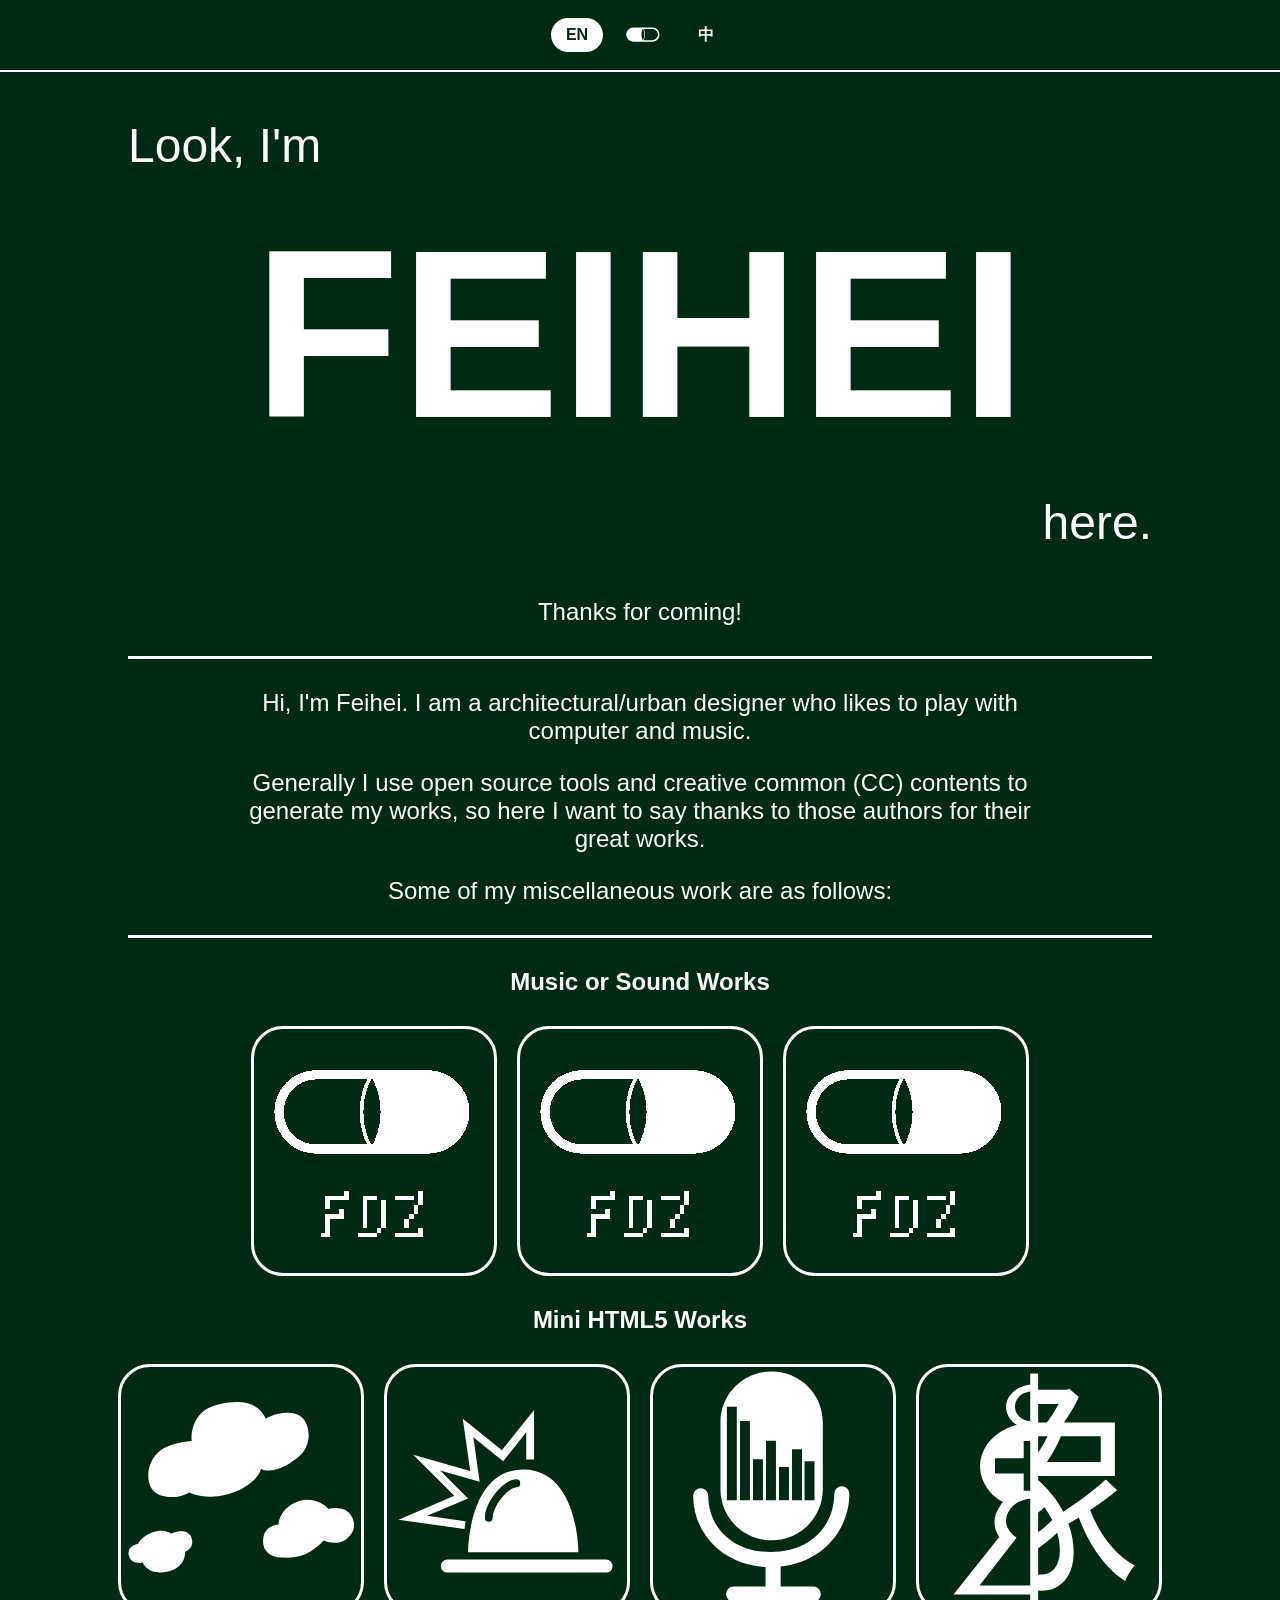
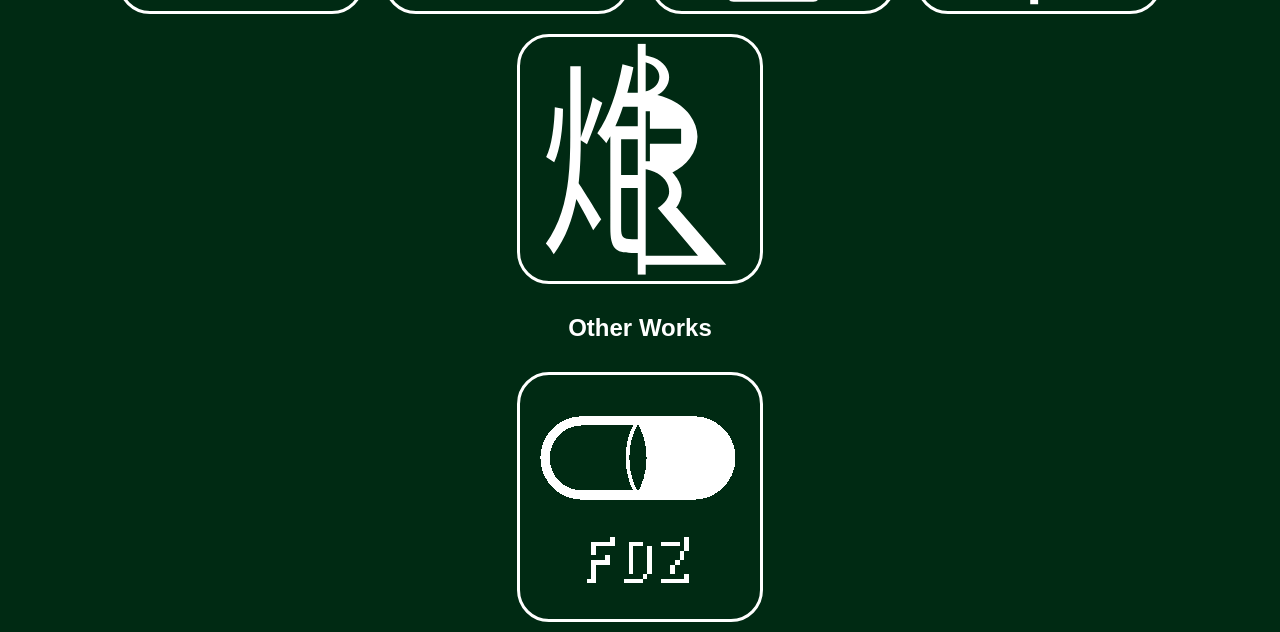
==== index.html @ fe2b3ce6 "fix: make cards tappable on touch devices and persist language choice - add missing viewport meta an" ====
<!DOCTYPE html>
<html lang="en">
<head>
  <meta charset="utf-8">
  <meta name="viewport" content="width=device-width, initial-scale=1">
  <title>I'm Feihei</title>
  <link rel="icon" type="image/png" size="32x32" href="media/image/FDZ_favicon_32.png"/>
  <link rel="icon" type="image/png" size="16x16" href="media/image/FDZ_favicon_16.png"/>
  <style type="text/css">
    body{
      text-align: center;
      font-family: Arial,Helvetica,sans-serif;
      background-color:#002a13;
      color: #fff;
      margin: 0;
      padding: 70px 0 0;
    }
    a{
      text-decoration: none;
      color:#fff;
    }

    /* 语言切换栏 */
    .language-switch {
      position: fixed;
      top: 0;
      left: 0;
      width: 100%;
      display: flex;
      justify-content: center;
      align-items: center;
      background-color: rgba(0, 42, 19, 0.95);
      padding: 15px 0;
      z-index: 1000;
      border-bottom: 2px solid #fff;
    }
    
    .language-option {
      padding: 8px 15px;
      font-weight: bold;
      cursor: pointer;
      transition: all 0.3s ease;
      border-radius: 20px;
    }
    
    .language-option.active {
      background-color: #fff;
      color: #002a13;
    }
    
    .language-icon {
      width: 40px;
      height: 40px;
      margin: 0 20px;
      cursor: pointer;
      transition: transform 0.6s ease;
    }
    
    .language-icon.flipped {
      transform: scaleX(-1);
    }
    
    .language-icon svg {
      width: 100%;
      height: 100%;
    }

    /* 内容区域 */
    .content-section {
      display: none;
      animation: fadeIn 0.5s ease;
    }
    
    .content-section.active {
      display: block;
    }
    
    @keyframes fadeIn {
      from { opacity: 0; }
      to { opacity: 1; }
    }

    .title{
      width:80%;
      padding:0% 10% 0% 10%;
      font-size:3em;      
    }
    .container{
      width: 100%;
      display: flex;
      justify-content: center;
      margin-top: 20px;
      flex-wrap: wrap;
    }
    .img_box{
      display: block;
      background-color: #002a13;
      border:3px solid #fff;
      border-radius: 2em;
      width: 15em;
      margin: 10px;
      float: left;
      position:relative;
      text-align: center;
      transition: transform 0.3s ease;
    }
    
    .img_box:hover {
      transform: translateY(-5px);
    }
    
    .mask{
      opacity:0;
      background-color:#002a13;
      border-radius: inherit;
      width:100%;
      height:100%;
      float:left;
      position: absolute;
      display: flex;
      align-items: center;
      transition: opacity 0.3s ease;
    }
    .img_box:hover .mask{
      opacity:0.9;
    }

    /* Touch devices: no hover, show titles directly and let the whole card be tappable */
    @media (hover: none) {
      .mask {
        opacity: 0.9;
      }
    }

    #huge{
      line-height: 0em;
      font-size: 5em;
    }
    #left{
      text-align: left;
    }
    #right{
      text-align: right;
    }
    .intro{
      font-size:1.5em;
      max-width: 800px;
      margin: 0 auto;
      padding: 0 20px;
    }
    #terminal{
      background-color: #fff;
      height:0.2em;
      width: 80%;
      margin: 30px auto;
    }
  </style>
</head>
<body>
  <!-- 语言切换栏 -->
  <div class="language-switch">
    <div class="language-option active" id="en-option">EN</div>
    
    <div class="language-icon" id="switch-icon">
      <svg viewBox="0 0 275 200">
        <path
          style="fill:#ffffff;fill-opacity:1;stroke:none;" d="m 72.882842,48.163847 c -27.05605,0 -49.007648,21.951598 -49.007648,49.007647 0,27.056046 21.951598,49.007646 49.007648,49.007646 H 203.5699 c 27.05605,0 49.00764,-21.9516 49.00764,-49.007646 0,-27.056049 -21.95159,-49.007647 -49.00764,-49.007647 z m 0,10.890588 h 59.635538 c -3.72269,7.408541 -8.72204,20.612007 -8.72204,38.117059 0,17.504336 4.9994,30.708036 8.72204,38.117056 H 72.882842 c -21.211044,0 -38.11706,-16.90602 -38.11706,-38.117056 0,-21.211038 16.906016,-38.117059 38.11706,-38.117059 z m 64.522478,0 h 1.6421 c 3.45485,6.210837 9.25275,19.386358 9.25275,38.117059 0,18.730516 -5.79789,31.906006 -9.25275,38.117056 h -1.6421 c -3.455,-6.21153 -9.25274,-19.38739 -9.25274,-38.117056 0,-18.730456 5.79779,-31.905993 9.25274,-38.117059 z" />
      </svg>
    </div>
    
    <div class="language-option" id="cn-option">中</div>
  </div>

  <!-- 英文内容 -->
  <div class="content-section active" id="en-content">
    <!-- <div id="terminal"></div> -->
    <div class="title">
      <p id="left">Look, I'm</p>
      <h1 id="huge">FEIHEI</h1>
      <p id="right">here.</p>    
    </div>
    <div class="intro">
      <p>Thanks for coming!</p>
    </div>
    <div id="terminal"></div>
    <div class="intro">
      <p>Hi, I'm Feihei. I am a architectural/urban designer who likes to play with computer and music.</p>
      <p>Generally I use open source tools and creative common (CC) contents to generate my works, so here I want to say thanks to those authors for their great works.</p>
      <p>Some of my miscellaneous work are as follows:</p>
    </div>
    <div id="terminal"></div>
    <h2>Music or Sound Works</h2>
    <div class="container">
      <a class="img_box" id="music-netease-cloud" href="https://music.163.com/#/artist?id=1139008">
        <div class="mask">
          <h2>Feihei's Digital Zero on Netease Cloud Music</h2>
        </div>
        <img src="media/image/FDZ_logo_white.svg" style="width:100%" alt="Netease Cloud Music"/>
      </a>
      <a class="img_box" id="music-bandcamp" href="https://f-d-z.bandcamp.com/">
        <div class="mask">
          <h2>Feihei's Digital Zero on Bandcamp</h2>
        </div>
        <img src="media/image/FDZ_logo_white.svg" style="width:100%" alt="Bandcamp"/>
      </a>
      <a class="img_box" id="music-douban" href="https://site.douban.com/fdz/">
        <div class="mask">
          <h2>Feihei's Digital Zero on Douban Site</h2>
        </div>
        <img src="media/image/FDZ_logo_white.svg" style="width:100%" alt="Douban"/>
      </a>
    </div>
    <h2>Mini HTML5 Works</h2>
    <div class="container">
      <a class="img_box" id="baobao" href="baobao/index.html">
        <div class="mask">
          <h2>Baobao</h2>
        </div>
        <img src="media/image/baobao.svg" style="width:100%" alt="Baobao"/>
      </a>
      <a class="img_box" id="detector" href="detector/index.html">
        <div class="mask">
          <h2>Detector</h2>
        </div>
        <img src="media/image/detector.svg" style="width:100%" alt="Detector"/>
      </a>
      <a class="img_box" id="micviz" href="micviz/index.html">
        <div class="mask">
          <h2>Microphone Visualization</h2>
        </div>
        <img src="media/image/micviz.svg" style="width:100%" alt="Microphone Visualization"/>
      </a>
      <a class="img_box" id="bishop_Xiangqi" href="https://feihei.github.io/bishop_xiangqi/">
        <div class="mask">
          <h2>Bishop Xiangqi</h2>
        </div>
        <img src="media/image/bishop_Xiangqi.svg" style="width:100%" alt="Bishop Xiangqi"/>
      </a>
      <a class="img_box" id="cannon-chess" href="cannon-chess.html">
        <div class="mask">
          <h2>Cannon Chess</h2>
        </div>
        <img src="media/image/cannon_chess.svg" style="width:100%" alt="Cannon Chess"/>
      </a>
    </div>
    <h2>Other Works</h2>
    <div class="container">
      <a class="img_box" id="bilibili" href="https://space.bilibili.com/380517327">
        <div class="mask">
          <h2>Videos on Bilibili</h2>
        </div>
        <img src="media/image/FDZ_logo_white.svg" style="width:100%" alt="Bilibili"/>
      </a>
    </div>
  </div>

  <!-- 中文内容 -->
  <div class="content-section" id="cn-content">
    <div id="terminal"></div>
    <div class="title">
      <p id="left">看，我是</p>
      <h1 id="huge">FEIHEI</h1>
      <p id="right">在这里</p>    
    </div>
    <div class="intro">
      <p>感谢您的访问！</p>
    </div>
    <div id="terminal"></div>
    <div class="intro">
      <p>你好，我是Feihei。我是一名建筑/城市设计师，喜欢玩计算机和音乐。</p>
      <p>我通常使用开源工具和知识共享(CC)内容来创作我的作品，因此我想在此感谢那些作者们的杰出工作。</p>
      <p>以下是我的一些作品：</p>
    </div>
    <div id="terminal"></div>
    <h2>声音作品</h2>
    <div class="container">
      <a class="img_box" id="music-netease-cloud-cn" href="https://music.163.com/#/artist?id=1139008">
        <div class="mask">
          <h2>FDZ在网易云音乐</h2>
        </div>
        <img src="media/image/FDZ_logo_white.svg" style="width:100%" alt="网易云音乐"/>
      </a>
      <a class="img_box" id="music-bandcamp-cn" href="https://f-d-z.bandcamp.com/">
        <div class="mask">
          <h2>FDZ的Bandcamp主页</h2>
        </div>
        <img src="media/image/FDZ_logo_white.svg" style="width:100%" alt="Bandcamp"/>
      </a>
      <a class="img_box" id="music-douban-cn" href="https://site.douban.com/fdz/">
        <div class="mask">
          <h2>FDZ的豆瓣小站</h2>
        </div>
        <img src="media/image/FDZ_logo_white.svg" style="width:100%" alt="豆瓣"/>
      </a>
    </div>
    <h2>迷你HTML5作品</h2>
    <div class="container">
      <a class="img_box" id="baobao-cn" href="baobao/index.html">
        <div class="mask">
          <h2>包包</h2>
        </div>
        <img src="media/image/baobao.svg" style="width:100%" alt="抱抱"/>
      </a>
      <a class="img_box" id="detector-cn" href="detector/index.html">
        <div class="mask">
          <h2>探测器</h2>
        </div>
        <img src="media/image/detector.svg" style="width:100%" alt="探测器"/>
      </a>
      <a class="img_box" id="micviz-cn" href="micviz/index.html">
        <div class="mask">
          <h2>麦克风可视化</h2>
        </div>
        <img src="media/image/micviz.svg" style="width:100%" alt="麦克风可视化"/>
      </a>
      <a class="img_box" id="bishop_Xiangqi_cn" href="https://feihei.github.io/bishop_xiangqi/">
        <div class="mask">
          <h2>主教象棋</h2>
        </div>
        <img src="media/image/bishop_Xiangqi.svg" style="width:100%" alt="主教象棋"/>
      </a>
      <a class="img_box" id="cannon-chess-cn" href="cannon-chess.html">
        <div class="mask">
          <h2>带炮国象</h2>
        </div>
        <img src="media/image/cannon_chess.svg" style="width:100%" alt="带炮国象"/>
      </a>
    </div>
    <h2>其他作品</h2>
    <div class="container">
      <a class="img_box" id="bilibili-cn" href="https://space.bilibili.com/380517327">
        <div class="mask">
          <h2>Bilibili上的视频</h2>
        </div>
        <img src="media/image/FDZ_logo_white.svg" style="width:100%" alt="Bilibili"/>
      </a>
    </div>
  </div>

  <script>
    document.addEventListener('DOMContentLoaded', function() {
      const enOption = document.getElementById('en-option');
      const cnOption = document.getElementById('cn-option');
      const switchIcon = document.getElementById('switch-icon');
      const enContent = document.getElementById('en-content');
      const cnContent = document.getElementById('cn-content');
      
      // 切换语言函数
      function switchLanguage(lang, persist) {
        if (lang === 'en') {
          enOption.classList.add('active');
          cnOption.classList.remove('active');
          enContent.classList.add('active');
          cnContent.classList.remove('active');
          switchIcon.classList.add('flipped');
        } else {
          enOption.classList.remove('active');
          cnOption.classList.add('active');
          enContent.classList.remove('active');
          cnContent.classList.add('active');
          switchIcon.classList.remove('flipped');
        }
        document.documentElement.lang = (lang === 'en') ? 'en' : 'zh-CN';
        if (persist) {
          try { localStorage.setItem('preferred-lang', lang); } catch (e) { /* private mode */ }
        }
      }

      // Initial language: saved preference first, then browser language, default EN
      var savedLang = null;
      try { savedLang = localStorage.getItem('preferred-lang'); } catch (e) { /* private mode */ }
      var initialLang = savedLang ||
        ((navigator.language || '').toLowerCase().indexOf('zh') === 0 ? 'cn' : 'en');
      switchLanguage(initialLang, false);

      // 添加点击事件
      enOption.addEventListener('click', function() {
        switchLanguage('en', true);
      });

      cnOption.addEventListener('click', function() {
        switchLanguage('cn', true);
      });

      // 图标点击也可以切换
      switchIcon.addEventListener('click', function() {
        if (enOption.classList.contains('active')) {
          switchLanguage('cn', true);
        } else {
          switchLanguage('en', true);
        }
      });
    });
  </script>
</body>
</html>
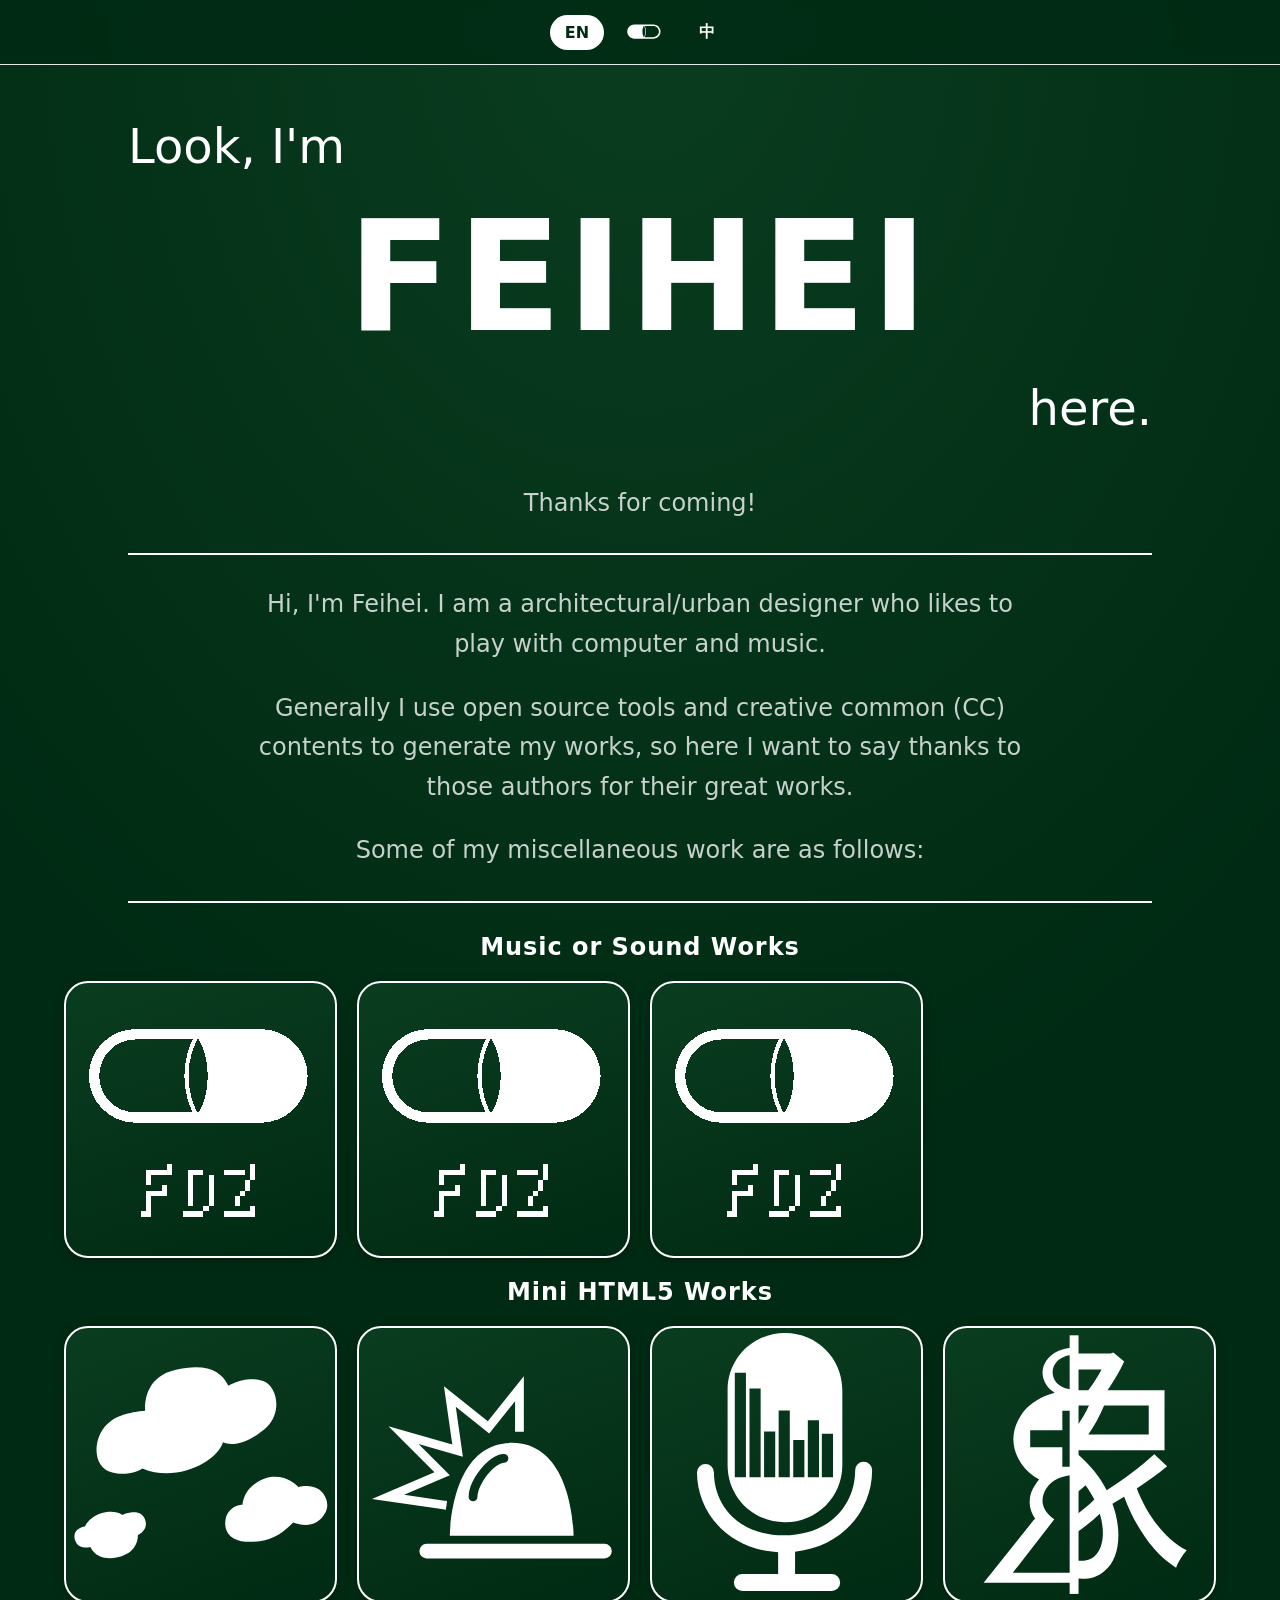
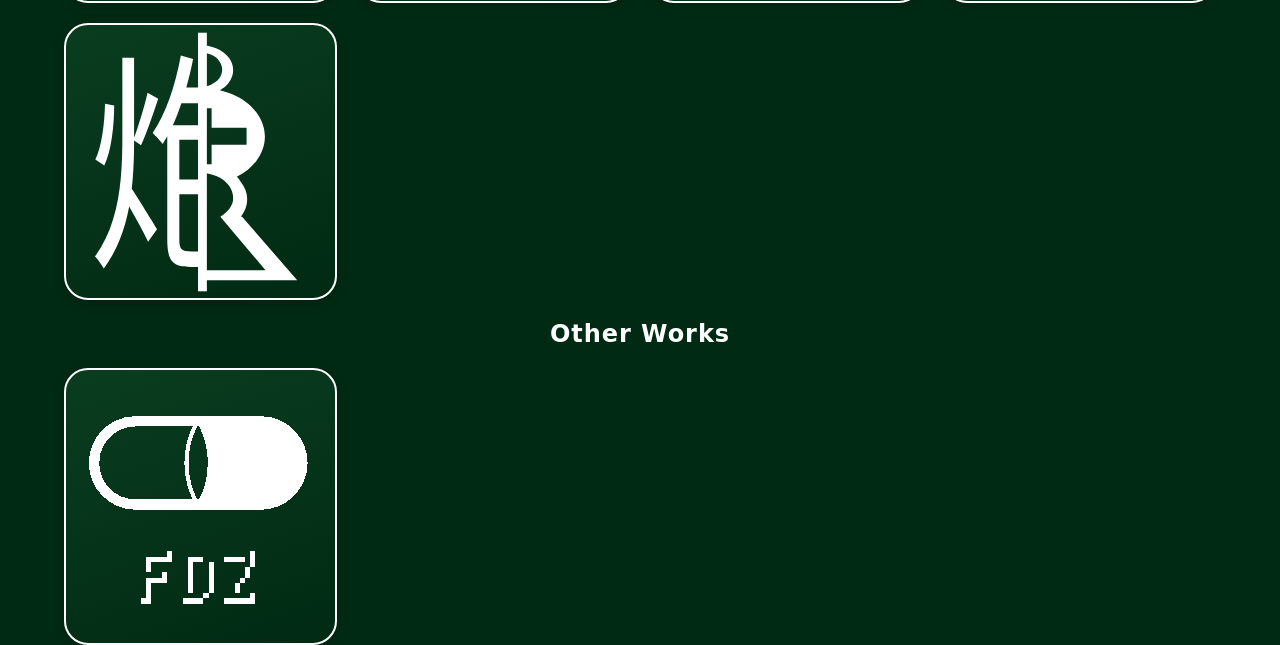
==== commit e6a3fe63: "feat(ui): modernize homepage visuals while keeping the identity - design tokens via CSS custom prope" ====
--- a/index.html
+++ b/index.html
@@ -3,172 +3,30 @@
 <head>
   <meta charset="utf-8">
   <meta name="viewport" content="width=device-width, initial-scale=1">
+  <meta name="description" content="Feihei — architectural/urban designer who likes to play with computer and music. Music works, mini HTML5 games and other open-source-made works.">
+  <meta name="theme-color" content="#002a13">
+  <meta property="og:title" content="I'm Feihei">
+  <meta property="og:description" content="Music works, mini HTML5 games and other works made with open source tools.">
+  <meta property="og:url" content="https://feihei.github.io/">
+  <meta property="og:type" content="website">
   <title>I'm Feihei</title>
   <link rel="icon" type="image/png" size="32x32" href="media/image/FDZ_favicon_32.png"/>
   <link rel="icon" type="image/png" size="16x16" href="media/image/FDZ_favicon_16.png"/>
-  <style type="text/css">
-    body{
-      text-align: center;
-      font-family: Arial,Helvetica,sans-serif;
-      background-color:#002a13;
-      color: #fff;
-      margin: 0;
-      padding: 70px 0 0;
-    }
-    a{
-      text-decoration: none;
-      color:#fff;
-    }
-
-    /* 语言切换栏 */
-    .language-switch {
-      position: fixed;
-      top: 0;
-      left: 0;
-      width: 100%;
-      display: flex;
-      justify-content: center;
-      align-items: center;
-      background-color: rgba(0, 42, 19, 0.95);
-      padding: 15px 0;
-      z-index: 1000;
-      border-bottom: 2px solid #fff;
-    }
-    
-    .language-option {
-      padding: 8px 15px;
-      font-weight: bold;
-      cursor: pointer;
-      transition: all 0.3s ease;
-      border-radius: 20px;
-    }
-    
-    .language-option.active {
-      background-color: #fff;
-      color: #002a13;
-    }
-    
-    .language-icon {
-      width: 40px;
-      height: 40px;
-      margin: 0 20px;
-      cursor: pointer;
-      transition: transform 0.6s ease;
-    }
-    
-    .language-icon.flipped {
-      transform: scaleX(-1);
-    }
-    
-    .language-icon svg {
-      width: 100%;
-      height: 100%;
-    }
-
-    /* 内容区域 */
-    .content-section {
-      display: none;
-      animation: fadeIn 0.5s ease;
-    }
-    
-    .content-section.active {
-      display: block;
-    }
-    
-    @keyframes fadeIn {
-      from { opacity: 0; }
-      to { opacity: 1; }
-    }
-
-    .title{
-      width:80%;
-      padding:0% 10% 0% 10%;
-      font-size:3em;      
-    }
-    .container{
-      width: 100%;
-      display: flex;
-      justify-content: center;
-      margin-top: 20px;
-      flex-wrap: wrap;
-    }
-    .img_box{
-      display: block;
-      background-color: #002a13;
-      border:3px solid #fff;
-      border-radius: 2em;
-      width: 15em;
-      margin: 10px;
-      float: left;
-      position:relative;
-      text-align: center;
-      transition: transform 0.3s ease;
-    }
-    
-    .img_box:hover {
-      transform: translateY(-5px);
-    }
-    
-    .mask{
-      opacity:0;
-      background-color:#002a13;
-      border-radius: inherit;
-      width:100%;
-      height:100%;
-      float:left;
-      position: absolute;
-      display: flex;
-      align-items: center;
-      transition: opacity 0.3s ease;
-    }
-    .img_box:hover .mask{
-      opacity:0.9;
-    }
-
-    /* Touch devices: no hover, show titles directly and let the whole card be tappable */
-    @media (hover: none) {
-      .mask {
-        opacity: 0.9;
-      }
-    }
-
-    #huge{
-      line-height: 0em;
-      font-size: 5em;
-    }
-    #left{
-      text-align: left;
-    }
-    #right{
-      text-align: right;
-    }
-    .intro{
-      font-size:1.5em;
-      max-width: 800px;
-      margin: 0 auto;
-      padding: 0 20px;
-    }
-    #terminal{
-      background-color: #fff;
-      height:0.2em;
-      width: 80%;
-      margin: 30px auto;
-    }
-  </style>
+  <link rel="stylesheet" href="css/style.css">
 </head>
 <body>
   <!-- 语言切换栏 -->
   <div class="language-switch">
-    <div class="language-option active" id="en-option">EN</div>
-    
-    <div class="language-icon" id="switch-icon">
-      <svg viewBox="0 0 275 200">
+    <button type="button" class="language-option active" id="en-option">EN</button>
+
+    <button type="button" class="language-icon" id="switch-icon" aria-label="Switch language">
+      <svg viewBox="0 0 275 200" aria-hidden="true">
         <path
           style="fill:#ffffff;fill-opacity:1;stroke:none;" d="m 72.882842,48.163847 c -27.05605,0 -49.007648,21.951598 -49.007648,49.007647 0,27.056046 21.951598,49.007646 49.007648,49.007646 H 203.5699 c 27.05605,0 49.00764,-21.9516 49.00764,-49.007646 0,-27.056049 -21.95159,-49.007647 -49.00764,-49.007647 z m 0,10.890588 h 59.635538 c -3.72269,7.408541 -8.72204,20.612007 -8.72204,38.117059 0,17.504336 4.9994,30.708036 8.72204,38.117056 H 72.882842 c -21.211044,0 -38.11706,-16.90602 -38.11706,-38.117056 0,-21.211038 16.906016,-38.117059 38.11706,-38.117059 z m 64.522478,0 h 1.6421 c 3.45485,6.210837 9.25275,19.386358 9.25275,38.117059 0,18.730516 -5.79789,31.906006 -9.25275,38.117056 h -1.6421 c -3.455,-6.21153 -9.25274,-19.38739 -9.25274,-38.117056 0,-18.730456 5.79779,-31.905993 9.25274,-38.117059 z" />
       </svg>
-    </div>
-    
-    <div class="language-option" id="cn-option">中</div>
+    </button>
+
+    <button type="button" class="language-option" id="cn-option">中</button>
   </div>
 
   <!-- 英文内容 -->
@@ -337,60 +195,6 @@
     </div>
   </div>
 
-  <script>
-    document.addEventListener('DOMContentLoaded', function() {
-      const enOption = document.getElementById('en-option');
-      const cnOption = document.getElementById('cn-option');
-      const switchIcon = document.getElementById('switch-icon');
-      const enContent = document.getElementById('en-content');
-      const cnContent = document.getElementById('cn-content');
-      
-      // 切换语言函数
-      function switchLanguage(lang, persist) {
-        if (lang === 'en') {
-          enOption.classList.add('active');
-          cnOption.classList.remove('active');
-          enContent.classList.add('active');
-          cnContent.classList.remove('active');
-          switchIcon.classList.add('flipped');
-        } else {
-          enOption.classList.remove('active');
-          cnOption.classList.add('active');
-          enContent.classList.remove('active');
-          cnContent.classList.add('active');
-          switchIcon.classList.remove('flipped');
-        }
-        document.documentElement.lang = (lang === 'en') ? 'en' : 'zh-CN';
-        if (persist) {
-          try { localStorage.setItem('preferred-lang', lang); } catch (e) { /* private mode */ }
-        }
-      }
-
-      // Initial language: saved preference first, then browser language, default EN
-      var savedLang = null;
-      try { savedLang = localStorage.getItem('preferred-lang'); } catch (e) { /* private mode */ }
-      var initialLang = savedLang ||
-        ((navigator.language || '').toLowerCase().indexOf('zh') === 0 ? 'cn' : 'en');
-      switchLanguage(initialLang, false);
-
-      // 添加点击事件
-      enOption.addEventListener('click', function() {
-        switchLanguage('en', true);
-      });
-
-      cnOption.addEventListener('click', function() {
-        switchLanguage('cn', true);
-      });
-
-      // 图标点击也可以切换
-      switchIcon.addEventListener('click', function() {
-        if (enOption.classList.contains('active')) {
-          switchLanguage('cn', true);
-        } else {
-          switchLanguage('en', true);
-        }
-      });
-    });
-  </script>
+  <script src="js/main.js"></script>
 </body>
 </html>
--- a/css/style.css
+++ b/css/style.css
@@ -0,0 +1,236 @@
+/* feihei.github.io homepage styles
+   Visual identity: dark green #002a13 + white + rounded cards. Don't redesign without asking. */
+
+:root{
+  --color-bg: #002a13;
+  --color-bg-raised: #0a3d20;
+  --color-ink: #fff;
+  --color-ink-dim: rgba(255, 255, 255, 0.78);
+  --radius-card: 1.5em;
+  --shadow-card: 0 3px 12px rgba(0, 0, 0, 0.22);
+  --shadow-card-hover: 0 10px 26px rgba(0, 0, 0, 0.35);
+  --font-sans: system-ui, -apple-system, "Segoe UI", Roboto, "Helvetica Neue",
+    Arial, "PingFang SC", "Hiragino Sans GB", "Microsoft YaHei", sans-serif;
+}
+
+body{
+  text-align: center;
+  font-family: var(--font-sans);
+  background-color: var(--color-bg);
+  /* Subtle depth: slightly lighter glow at the top, flat identity green below */
+  background-image: radial-gradient(120% 90% at 50% 0%, var(--color-bg-raised), var(--color-bg) 60%);
+  color: var(--color-ink);
+  margin: 0;
+  padding: 70px 0 0;
+  -webkit-font-smoothing: antialiased;
+}
+a{
+  text-decoration: none;
+  color: var(--color-ink);
+}
+
+/* Language switch bar */
+.language-switch {
+  position: fixed;
+  top: 0;
+  left: 0;
+  width: 100%;
+  display: flex;
+  justify-content: center;
+  align-items: center;
+  background-color: rgba(0, 42, 19, 0.8);
+  -webkit-backdrop-filter: blur(8px);
+  backdrop-filter: blur(8px);
+  padding: 12px 0;
+  z-index: 1000;
+  border-bottom: 1px solid rgba(255, 255, 255, 0.9);
+}
+
+.language-option {
+  appearance: none;
+  background: none;
+  border: none;
+  font: inherit;
+  color: inherit;
+  padding: 8px 15px;
+  font-weight: bold;
+  cursor: pointer;
+  transition: all 0.3s ease;
+  border-radius: 20px;
+}
+
+.language-option.active {
+  background-color: var(--color-ink);
+  color: var(--color-bg);
+}
+
+.language-option:focus-visible,
+.language-icon:focus-visible {
+  outline: 2px solid var(--color-ink);
+  outline-offset: 2px;
+}
+
+.language-icon {
+  appearance: none;
+  background: none;
+  border: none;
+  padding: 0;
+  font: inherit;
+  color: inherit;
+  width: 40px;
+  height: 40px;
+  margin: 0 20px;
+  cursor: pointer;
+  transition: transform 0.6s ease;
+}
+
+.language-icon.flipped {
+  transform: scaleX(-1);
+}
+
+.language-icon svg {
+  width: 100%;
+  height: 100%;
+}
+
+/* Content sections (EN/CN) */
+.content-section {
+  display: none;
+  animation: fadeIn 0.5s ease;
+}
+
+.content-section.active {
+  display: block;
+}
+
+@keyframes fadeIn {
+  from { opacity: 0; }
+  to { opacity: 1; }
+}
+
+.title{
+  width: 80%;
+  padding: 0 10%;
+  font-size: clamp(2em, 5vw, 3em);
+}
+#huge{
+  line-height: 0em;
+  font-size: clamp(3.2em, 11vw, 5em);
+  letter-spacing: 0.03em;
+}
+#left{
+  text-align: left;
+}
+#right{
+  text-align: right;
+}
+.intro{
+  font-size: clamp(1.05em, 2.5vw, 1.5em);
+  line-height: 1.65;
+  max-width: 800px;
+  margin: 0 auto;
+  padding: 0 20px;
+  color: var(--color-ink-dim);
+}
+#terminal{
+  background-color: var(--color-ink);
+  height: 2px;
+  width: 80%;
+  margin: 30px auto;
+}
+
+h2{
+  letter-spacing: 0.04em;
+}
+
+/* Card grid: responsive column count, no floats */
+.container{
+  display: grid;
+  grid-template-columns: repeat(auto-fill, minmax(15em, 1fr));
+  gap: 1.25em;
+  justify-content: center;
+  width: min(90%, 75em);
+  margin: 20px auto 0;
+}
+
+.img_box{
+  display: block;
+  background: linear-gradient(160deg, var(--color-bg-raised), var(--color-bg));
+  border: 2px solid var(--color-ink);
+  border-radius: var(--radius-card);
+  position: relative;
+  text-align: center;
+  overflow: hidden;
+  box-shadow: var(--shadow-card);
+  transition: transform 0.3s ease, box-shadow 0.3s ease;
+}
+
+.img_box:hover {
+  transform: translateY(-6px);
+  box-shadow: var(--shadow-card-hover);
+}
+
+.img_box:focus-visible {
+  outline: 3px solid var(--color-ink);
+  outline-offset: 3px;
+}
+
+.mask{
+  opacity: 0;
+  background-color: rgba(0, 42, 19, 0.55);
+  -webkit-backdrop-filter: blur(6px);
+  backdrop-filter: blur(6px);
+  border-radius: inherit;
+  width: 100%;
+  height: 100%;
+  position: absolute;
+  inset: 0;
+  display: flex;
+  align-items: center;
+  padding: 1em;
+  box-sizing: border-box;
+  transition: opacity 0.3s ease;
+}
+.img_box:hover .mask{
+  opacity: 1;
+}
+
+.mask h2{
+  font-size: 1.15em;
+  line-height: 1.35;
+  margin: 0;
+}
+
+/* Touch devices: no hover, show titles directly and let the whole card be tappable */
+@media (hover: none) {
+  .mask {
+    opacity: 1;
+  }
+}
+
+/* Entrance: cards fade in with a small stagger */
+@media (prefers-reduced-motion: no-preference) {
+  .container > .img_box {
+    animation: cardIn 0.5s ease backwards;
+  }
+  .container > .img_box:nth-child(2) { animation-delay: 0.06s; }
+  .container > .img_box:nth-child(3) { animation-delay: 0.12s; }
+  .container > .img_box:nth-child(4) { animation-delay: 0.18s; }
+  .container > .img_box:nth-child(5) { animation-delay: 0.24s; }
+}
+
+@keyframes cardIn {
+  from {
+    opacity: 0;
+    transform: translateY(14px);
+  }
+}
+
+/* Respect users who opt out of motion */
+@media (prefers-reduced-motion: reduce) {
+  *, *::before, *::after {
+    animation-duration: 0.01ms !important;
+    animation-iteration-count: 1 !important;
+    transition-duration: 0.01ms !important;
+  }
+}
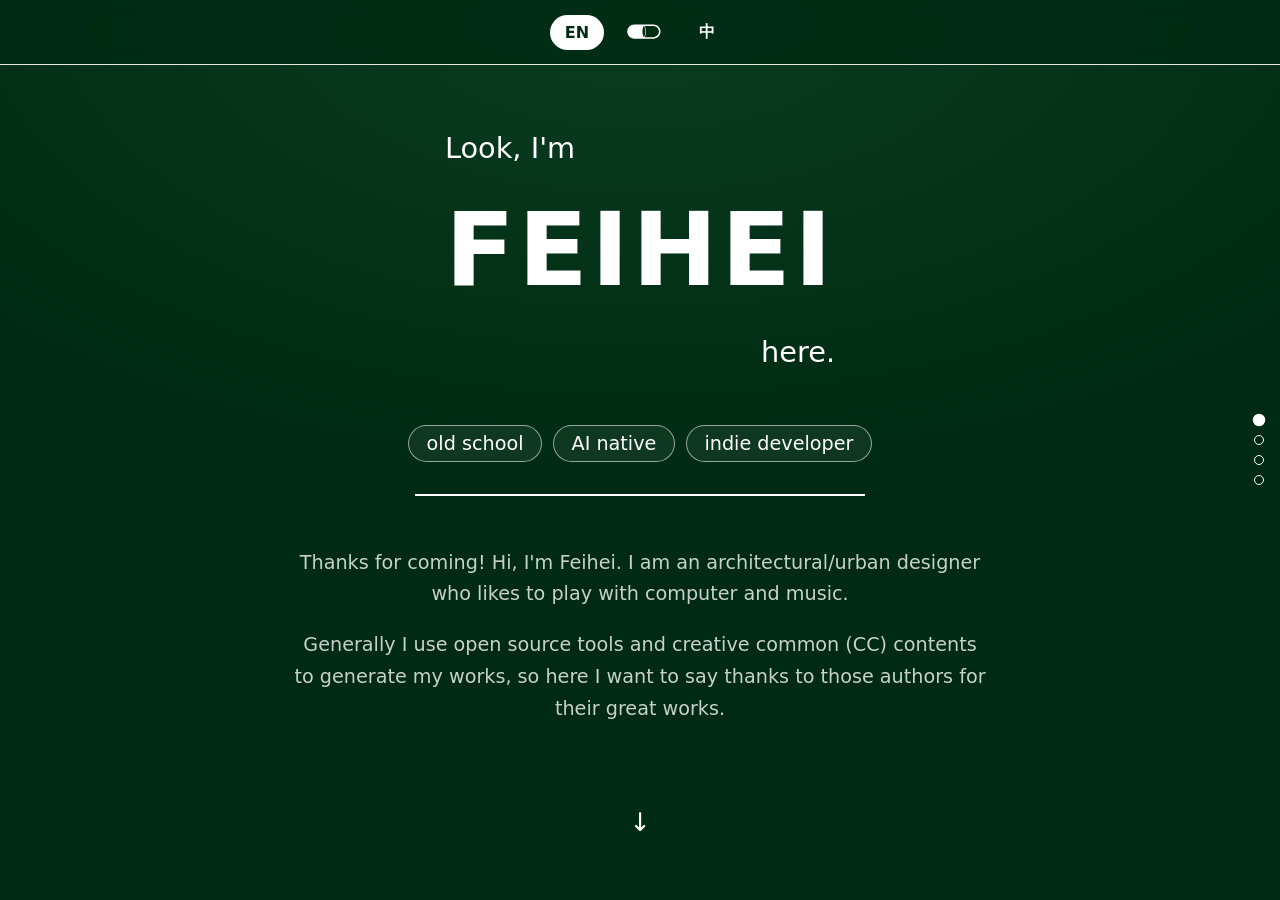
==== commit 151e67d5: "feat(ui): slide-deck layout, compact intro with developer tagline - one full-viewport slide per sect" ====
--- a/index.html
+++ b/index.html
@@ -3,10 +3,10 @@
 <head>
   <meta charset="utf-8">
   <meta name="viewport" content="width=device-width, initial-scale=1">
-  <meta name="description" content="Feihei — architectural/urban designer who likes to play with computer and music. Music works, mini HTML5 games and other open-source-made works.">
+  <meta name="description" content="Feihei — old school AI native indie developer. Architectural/urban designer who likes to play with computer and music. Music works, mini HTML5 games and other open-source-made works.">
   <meta name="theme-color" content="#002a13">
   <meta property="og:title" content="I'm Feihei">
-  <meta property="og:description" content="Music works, mini HTML5 games and other works made with open source tools.">
+  <meta property="og:description" content="Old school AI native indie developer. Music works, mini HTML5 games and other works made with open source tools.">
   <meta property="og:url" content="https://feihei.github.io/">
   <meta property="og:type" content="website">
   <title>I'm Feihei</title>
@@ -15,7 +15,7 @@
   <link rel="stylesheet" href="css/style.css">
 </head>
 <body>
-  <!-- 语言切换栏 -->
+  <!-- Language switch bar -->
   <div class="language-switch">
     <button type="button" class="language-option active" id="en-option">EN</button>
 
@@ -29,172 +29,197 @@
     <button type="button" class="language-option" id="cn-option">中</button>
   </div>
 
-  <!-- 英文内容 -->
+  <!-- Slide navigation dots (built by js/main.js) -->
+  <nav id="slide-nav" aria-label="Slides"></nav>
+
+  <!-- English slides -->
   <div class="content-section active" id="en-content">
-    <!-- <div id="terminal"></div> -->
-    <div class="title">
-      <p id="left">Look, I'm</p>
-      <h1 id="huge">FEIHEI</h1>
-      <p id="right">here.</p>    
-    </div>
-    <div class="intro">
-      <p>Thanks for coming!</p>
-    </div>
-    <div id="terminal"></div>
-    <div class="intro">
-      <p>Hi, I'm Feihei. I am a architectural/urban designer who likes to play with computer and music.</p>
-      <p>Generally I use open source tools and creative common (CC) contents to generate my works, so here I want to say thanks to those authors for their great works.</p>
-      <p>Some of my miscellaneous work are as follows:</p>
-    </div>
-    <div id="terminal"></div>
-    <h2>Music or Sound Works</h2>
-    <div class="container">
-      <a class="img_box" id="music-netease-cloud" href="https://music.163.com/#/artist?id=1139008">
-        <div class="mask">
-          <h2>Feihei's Digital Zero on Netease Cloud Music</h2>
-        </div>
-        <img src="media/image/FDZ_logo_white.svg" style="width:100%" alt="Netease Cloud Music"/>
-      </a>
-      <a class="img_box" id="music-bandcamp" href="https://f-d-z.bandcamp.com/">
-        <div class="mask">
-          <h2>Feihei's Digital Zero on Bandcamp</h2>
-        </div>
-        <img src="media/image/FDZ_logo_white.svg" style="width:100%" alt="Bandcamp"/>
-      </a>
-      <a class="img_box" id="music-douban" href="https://site.douban.com/fdz/">
-        <div class="mask">
-          <h2>Feihei's Digital Zero on Douban Site</h2>
-        </div>
-        <img src="media/image/FDZ_logo_white.svg" style="width:100%" alt="Douban"/>
-      </a>
-    </div>
-    <h2>Mini HTML5 Works</h2>
-    <div class="container">
-      <a class="img_box" id="baobao" href="baobao/index.html">
-        <div class="mask">
-          <h2>Baobao</h2>
-        </div>
-        <img src="media/image/baobao.svg" style="width:100%" alt="Baobao"/>
-      </a>
-      <a class="img_box" id="detector" href="detector/index.html">
-        <div class="mask">
-          <h2>Detector</h2>
-        </div>
-        <img src="media/image/detector.svg" style="width:100%" alt="Detector"/>
-      </a>
-      <a class="img_box" id="micviz" href="micviz/index.html">
-        <div class="mask">
-          <h2>Microphone Visualization</h2>
-        </div>
-        <img src="media/image/micviz.svg" style="width:100%" alt="Microphone Visualization"/>
-      </a>
-      <a class="img_box" id="bishop_Xiangqi" href="https://feihei.github.io/bishop_xiangqi/">
-        <div class="mask">
-          <h2>Bishop Xiangqi</h2>
-        </div>
-        <img src="media/image/bishop_Xiangqi.svg" style="width:100%" alt="Bishop Xiangqi"/>
-      </a>
-      <a class="img_box" id="cannon-chess" href="cannon-chess.html">
-        <div class="mask">
-          <h2>Cannon Chess</h2>
-        </div>
-        <img src="media/image/cannon_chess.svg" style="width:100%" alt="Cannon Chess"/>
-      </a>
-    </div>
-    <h2>Other Works</h2>
-    <div class="container">
-      <a class="img_box" id="bilibili" href="https://space.bilibili.com/380517327">
-        <div class="mask">
-          <h2>Videos on Bilibili</h2>
-        </div>
-        <img src="media/image/FDZ_logo_white.svg" style="width:100%" alt="Bilibili"/>
-      </a>
-    </div>
+    <section class="slide slide-intro">
+      <div class="title">
+        <p id="left">Look, I'm</p>
+        <h1 id="huge">FEIHEI</h1>
+        <p id="right">here.</p>
+      </div>
+      <p class="tagline">
+        <span>old school</span>
+        <span>AI native</span>
+        <span>indie developer</span>
+      </p>
+      <div id="terminal"></div>
+      <div class="intro">
+        <p>Thanks for coming! Hi, I'm Feihei. I am an architectural/urban designer who likes to play with computer and music.</p>
+        <p>Generally I use open source tools and creative common (CC) contents to generate my works, so here I want to say thanks to those authors for their great works.</p>
+      </div>
+      <div class="scroll-hint" aria-hidden="true">&darr;</div>
+    </section>
+
+    <section class="slide">
+      <h2>Music or Sound Works</h2>
+      <div class="container">
+        <a class="img_box" id="music-netease-cloud" href="https://music.163.com/#/artist?id=1139008">
+          <div class="mask">
+            <h2>Feihei's Digital Zero on Netease Cloud Music</h2>
+          </div>
+          <img src="media/image/FDZ_logo_white.svg" style="width:100%" alt="Netease Cloud Music"/>
+        </a>
+        <a class="img_box" id="music-bandcamp" href="https://f-d-z.bandcamp.com/">
+          <div class="mask">
+            <h2>Feihei's Digital Zero on Bandcamp</h2>
+          </div>
+          <img src="media/image/FDZ_logo_white.svg" style="width:100%" alt="Bandcamp"/>
+        </a>
+        <a class="img_box" id="music-douban" href="https://site.douban.com/fdz/">
+          <div class="mask">
+            <h2>Feihei's Digital Zero on Douban Site</h2>
+          </div>
+          <img src="media/image/FDZ_logo_white.svg" style="width:100%" alt="Douban"/>
+        </a>
+      </div>
+    </section>
+
+    <section class="slide">
+      <h2>Mini HTML5 Works</h2>
+      <div class="container">
+        <a class="img_box" id="baobao" href="baobao/index.html">
+          <div class="mask">
+            <h2>Baobao</h2>
+          </div>
+          <img src="media/image/baobao.svg" style="width:100%" alt="Baobao"/>
+        </a>
+        <a class="img_box" id="detector" href="detector/index.html">
+          <div class="mask">
+            <h2>Detector</h2>
+          </div>
+          <img src="media/image/detector.svg" style="width:100%" alt="Detector"/>
+        </a>
+        <a class="img_box" id="micviz" href="micviz/index.html">
+          <div class="mask">
+            <h2>Microphone Visualization</h2>
+          </div>
+          <img src="media/image/micviz.svg" style="width:100%" alt="Microphone Visualization"/>
+        </a>
+        <a class="img_box" id="bishop_Xiangqi" href="https://feihei.github.io/bishop_xiangqi/">
+          <div class="mask">
+            <h2>Bishop Xiangqi</h2>
+          </div>
+          <img src="media/image/bishop_Xiangqi.svg" style="width:100%" alt="Bishop Xiangqi"/>
+        </a>
+        <a class="img_box" id="cannon-chess" href="cannon-chess.html">
+          <div class="mask">
+            <h2>Cannon Chess</h2>
+          </div>
+          <img src="media/image/cannon_chess.svg" style="width:100%" alt="Cannon Chess"/>
+        </a>
+      </div>
+    </section>
+
+    <section class="slide">
+      <h2>Other Works</h2>
+      <div class="container">
+        <a class="img_box" id="bilibili" href="https://space.bilibili.com/380517327">
+          <div class="mask">
+            <h2>Videos on Bilibili</h2>
+          </div>
+          <img src="media/image/FDZ_logo_white.svg" style="width:100%" alt="Bilibili"/>
+        </a>
+      </div>
+    </section>
   </div>
 
-  <!-- 中文内容 -->
+  <!-- Chinese slides -->
   <div class="content-section" id="cn-content">
-    <div id="terminal"></div>
-    <div class="title">
-      <p id="left">看，我是</p>
-      <h1 id="huge">FEIHEI</h1>
-      <p id="right">在这里</p>    
-    </div>
-    <div class="intro">
-      <p>感谢您的访问！</p>
-    </div>
-    <div id="terminal"></div>
-    <div class="intro">
-      <p>你好，我是Feihei。我是一名建筑/城市设计师，喜欢玩计算机和音乐。</p>
-      <p>我通常使用开源工具和知识共享(CC)内容来创作我的作品，因此我想在此感谢那些作者们的杰出工作。</p>
-      <p>以下是我的一些作品：</p>
-    </div>
-    <div id="terminal"></div>
-    <h2>声音作品</h2>
-    <div class="container">
-      <a class="img_box" id="music-netease-cloud-cn" href="https://music.163.com/#/artist?id=1139008">
-        <div class="mask">
-          <h2>FDZ在网易云音乐</h2>
-        </div>
-        <img src="media/image/FDZ_logo_white.svg" style="width:100%" alt="网易云音乐"/>
-      </a>
-      <a class="img_box" id="music-bandcamp-cn" href="https://f-d-z.bandcamp.com/">
-        <div class="mask">
-          <h2>FDZ的Bandcamp主页</h2>
-        </div>
-        <img src="media/image/FDZ_logo_white.svg" style="width:100%" alt="Bandcamp"/>
-      </a>
-      <a class="img_box" id="music-douban-cn" href="https://site.douban.com/fdz/">
-        <div class="mask">
-          <h2>FDZ的豆瓣小站</h2>
-        </div>
-        <img src="media/image/FDZ_logo_white.svg" style="width:100%" alt="豆瓣"/>
-      </a>
-    </div>
-    <h2>迷你HTML5作品</h2>
-    <div class="container">
-      <a class="img_box" id="baobao-cn" href="baobao/index.html">
-        <div class="mask">
-          <h2>包包</h2>
-        </div>
-        <img src="media/image/baobao.svg" style="width:100%" alt="抱抱"/>
-      </a>
-      <a class="img_box" id="detector-cn" href="detector/index.html">
-        <div class="mask">
-          <h2>探测器</h2>
-        </div>
-        <img src="media/image/detector.svg" style="width:100%" alt="探测器"/>
-      </a>
-      <a class="img_box" id="micviz-cn" href="micviz/index.html">
-        <div class="mask">
-          <h2>麦克风可视化</h2>
-        </div>
-        <img src="media/image/micviz.svg" style="width:100%" alt="麦克风可视化"/>
-      </a>
-      <a class="img_box" id="bishop_Xiangqi_cn" href="https://feihei.github.io/bishop_xiangqi/">
-        <div class="mask">
-          <h2>主教象棋</h2>
-        </div>
-        <img src="media/image/bishop_Xiangqi.svg" style="width:100%" alt="主教象棋"/>
-      </a>
-      <a class="img_box" id="cannon-chess-cn" href="cannon-chess.html">
-        <div class="mask">
-          <h2>带炮国象</h2>
-        </div>
-        <img src="media/image/cannon_chess.svg" style="width:100%" alt="带炮国象"/>
-      </a>
-    </div>
-    <h2>其他作品</h2>
-    <div class="container">
-      <a class="img_box" id="bilibili-cn" href="https://space.bilibili.com/380517327">
-        <div class="mask">
-          <h2>Bilibili上的视频</h2>
-        </div>
-        <img src="media/image/FDZ_logo_white.svg" style="width:100%" alt="Bilibili"/>
-      </a>
-    </div>
+    <section class="slide slide-intro">
+      <div class="title">
+        <p id="left">看，我是</p>
+        <h1 id="huge">FEIHEI</h1>
+        <p id="right">在这里</p>
+      </div>
+      <p class="tagline">
+        <span>老派</span>
+        <span>AI 原生</span>
+        <span>独立开发者</span>
+      </p>
+      <div id="terminal"></div>
+      <div class="intro">
+        <p>感谢您的访问！你好，我是Feihei。我是一名建筑/城市设计师，喜欢玩计算机和音乐。</p>
+        <p>我通常使用开源工具和知识共享(CC)内容来创作我的作品，因此我想在此感谢那些作者们的杰出工作。</p>
+      </div>
+      <div class="scroll-hint" aria-hidden="true">&darr;</div>
+    </section>
+
+    <section class="slide">
+      <h2>声音作品</h2>
+      <div class="container">
+        <a class="img_box" id="music-netease-cloud-cn" href="https://music.163.com/#/artist?id=1139008">
+          <div class="mask">
+            <h2>FDZ在网易云音乐</h2>
+          </div>
+          <img src="media/image/FDZ_logo_white.svg" style="width:100%" alt="网易云音乐"/>
+        </a>
+        <a class="img_box" id="music-bandcamp-cn" href="https://f-d-z.bandcamp.com/">
+          <div class="mask">
+            <h2>FDZ的Bandcamp主页</h2>
+          </div>
+          <img src="media/image/FDZ_logo_white.svg" style="width:100%" alt="Bandcamp"/>
+        </a>
+        <a class="img_box" id="music-douban-cn" href="https://site.douban.com/fdz/">
+          <div class="mask">
+            <h2>FDZ的豆瓣小站</h2>
+          </div>
+          <img src="media/image/FDZ_logo_white.svg" style="width:100%" alt="豆瓣"/>
+        </a>
+      </div>
+    </section>
+
+    <section class="slide">
+      <h2>迷你HTML5作品</h2>
+      <div class="container">
+        <a class="img_box" id="baobao-cn" href="baobao/index.html">
+          <div class="mask">
+            <h2>包包</h2>
+          </div>
+          <img src="media/image/baobao.svg" style="width:100%" alt="抱抱"/>
+        </a>
+        <a class="img_box" id="detector-cn" href="detector/index.html">
+          <div class="mask">
+            <h2>探测器</h2>
+          </div>
+          <img src="media/image/detector.svg" style="width:100%" alt="探测器"/>
+        </a>
+        <a class="img_box" id="micviz-cn" href="micviz/index.html">
+          <div class="mask">
+            <h2>麦克风可视化</h2>
+          </div>
+          <img src="media/image/micviz.svg" style="width:100%" alt="麦克风可视化"/>
+        </a>
+        <a class="img_box" id="bishop_Xiangqi_cn" href="https://feihei.github.io/bishop_xiangqi/">
+          <div class="mask">
+            <h2>主教象棋</h2>
+          </div>
+          <img src="media/image/bishop_Xiangqi.svg" style="width:100%" alt="主教象棋"/>
+        </a>
+        <a class="img_box" id="cannon-chess-cn" href="cannon-chess.html">
+          <div class="mask">
+            <h2>带炮国象</h2>
+          </div>
+          <img src="media/image/cannon_chess.svg" style="width:100%" alt="带炮国象"/>
+        </a>
+      </div>
+    </section>
+
+    <section class="slide">
+      <h2>其他作品</h2>
+      <div class="container">
+        <a class="img_box" id="bilibili-cn" href="https://space.bilibili.com/380517327">
+          <div class="mask">
+            <h2>Bilibili上的视频</h2>
+          </div>
+          <img src="media/image/FDZ_logo_white.svg" style="width:100%" alt="Bilibili"/>
+        </a>
+      </div>
+    </section>
   </div>
 
   <script src="js/main.js"></script>
 </body>
-</html>+</html>
--- a/css/style.css
+++ b/css/style.css
@@ -1,5 +1,6 @@
 /* feihei.github.io homepage styles
-   Visual identity: dark green #002a13 + white + rounded cards. Don't redesign without asking. */
+   Visual identity: dark green #002a13 + white + rounded cards. Don't redesign without asking.
+   Layout: slide-deck style — one .slide per viewport, CSS scroll-snap, dots built by js/main.js. */
 
 :root{
   --color-bg: #002a13;
@@ -13,15 +14,21 @@
     Arial, "PingFang SC", "Hiragino Sans GB", "Microsoft YaHei", sans-serif;
 }
 
+html, body{
+  height: 100%;
+}
+
 body{
   text-align: center;
   font-family: var(--font-sans);
   background-color: var(--color-bg);
   /* Subtle depth: slightly lighter glow at the top, flat identity green below */
   background-image: radial-gradient(120% 90% at 50% 0%, var(--color-bg-raised), var(--color-bg) 60%);
+  background-attachment: fixed;
   color: var(--color-ink);
   margin: 0;
-  padding: 70px 0 0;
+  padding: 0;
+  overflow: hidden;
   -webkit-font-smoothing: antialiased;
 }
 a{
@@ -65,7 +72,8 @@
 }
 
 .language-option:focus-visible,
-.language-icon:focus-visible {
+.language-icon:focus-visible,
+.slide-dot:focus-visible {
   outline: 2px solid var(--color-ink);
   outline-offset: 2px;
 }
@@ -93,7 +101,36 @@
   height: 100%;
 }
 
-/* Content sections (EN/CN) */
+/* Slide navigation dots */
+#slide-nav{
+  position: fixed;
+  right: 16px;
+  top: 50%;
+  transform: translateY(-50%);
+  display: flex;
+  flex-direction: column;
+  gap: 10px;
+  z-index: 1001;
+}
+
+.slide-dot{
+  appearance: none;
+  width: 10px;
+  height: 10px;
+  padding: 0;
+  border-radius: 50%;
+  border: 1px solid var(--color-ink);
+  background: transparent;
+  cursor: pointer;
+  transition: background 0.3s ease, transform 0.3s ease;
+}
+
+.slide-dot.active{
+  background: var(--color-ink);
+  transform: scale(1.25);
+}
+
+/* Content sections: the active one is the slide scroller */
 .content-section {
   display: none;
   animation: fadeIn 0.5s ease;
@@ -101,6 +138,10 @@
 
 .content-section.active {
   display: block;
+  height: 100dvh;
+  overflow-y: auto;
+  scroll-snap-type: y mandatory;
+  scroll-behavior: smooth;
 }
 
 @keyframes fadeIn {
@@ -108,14 +149,28 @@
   to { opacity: 1; }
 }
 
-.title{
-  width: 80%;
-  padding: 0 10%;
-  font-size: clamp(2em, 5vw, 3em);
+/* One slide = one viewport */
+.slide{
+  min-height: 100dvh;
+  scroll-snap-align: start;
+  display: flex;
+  flex-direction: column;
+  align-items: center;
+  justify-content: center;
+  padding: 90px 6vw 50px;
+  box-sizing: border-box;
+}
+
+/* Intro slide */
+.slide-intro .title{
+  width: auto;
+  max-width: 90%;
+  padding: 0;
+  font-size: clamp(1.3em, 3.2vw, 1.8em);
 }
 #huge{
   line-height: 0em;
-  font-size: clamp(3.2em, 11vw, 5em);
+  font-size: clamp(2.4em, 8vw, 3.8em);
   letter-spacing: 0.03em;
 }
 #left{
@@ -124,6 +179,50 @@
 #right{
   text-align: right;
 }
+
+.tagline{
+  display: flex;
+  flex-wrap: wrap;
+  justify-content: center;
+  gap: 0.6em;
+  margin: 1.4em 0 0;
+  font-size: clamp(0.95em, 2.2vw, 1.2em);
+}
+.tagline span{
+  border: 1px solid rgba(255, 255, 255, 0.55);
+  border-radius: 999px;
+  padding: 0.3em 0.9em;
+  background: rgba(255, 255, 255, 0.06);
+}
+
+.slide-intro #terminal{
+  width: 40%;
+  margin: 2em auto;
+}
+
+.slide-intro .intro{
+  font-size: clamp(1em, 2vw, 1.2em);
+  max-width: 36em;
+}
+
+.scroll-hint{
+  margin-top: 2.5em;
+  font-size: 1.6em;
+  animation: bob 1.6s ease-in-out infinite;
+}
+
+@keyframes bob {
+  0%, 100% { transform: translateY(0); }
+  50% { transform: translateY(8px); }
+}
+
+/* Work slides */
+.slide h2{
+  letter-spacing: 0.04em;
+  font-size: clamp(1.6em, 3vw, 2.2em);
+  margin: 0 0 0.6em;
+}
+
 .intro{
   font-size: clamp(1.05em, 2.5vw, 1.5em);
   line-height: 1.65;
@@ -132,15 +231,12 @@
   padding: 0 20px;
   color: var(--color-ink-dim);
 }
+
 #terminal{
   background-color: var(--color-ink);
   height: 2px;
   width: 80%;
   margin: 30px auto;
-}
-
-h2{
-  letter-spacing: 0.04em;
 }
 
 /* Card grid: responsive column count, no floats */
@@ -149,8 +245,8 @@
   grid-template-columns: repeat(auto-fill, minmax(15em, 1fr));
   gap: 1.25em;
   justify-content: center;
-  width: min(90%, 75em);
-  margin: 20px auto 0;
+  width: min(90%, 70em);
+  margin: 0 auto;
 }
 
 .img_box{
@@ -233,4 +329,25 @@
     animation-iteration-count: 1 !important;
     transition-duration: 0.01ms !important;
   }
-}
+  .content-section.active,
+  html {
+    scroll-behavior: auto !important;
+  }
+}
+
+/* Small screens: tighter chrome */
+@media (max-width: 640px) {
+  .language-icon {
+    margin: 0 10px;
+  }
+  #slide-nav {
+    right: 8px;
+  }
+  .slide {
+    padding: 80px 5vw 40px;
+  }
+  .container {
+    grid-template-columns: repeat(auto-fill, minmax(11em, 1fr));
+    gap: 0.9em;
+  }
+}
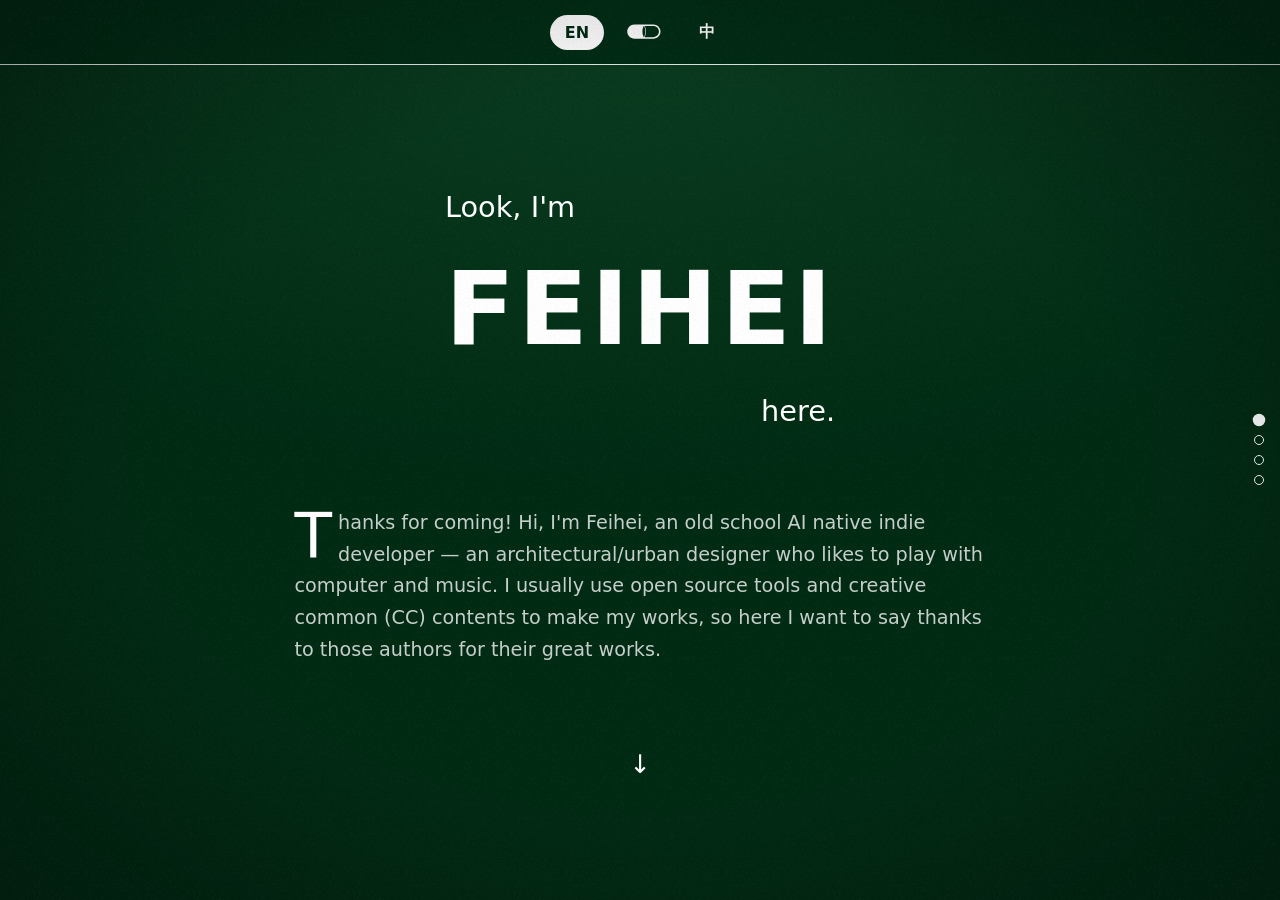
==== commit 3ed1be5b: "feat(ui): plain one-paragraph intro, film grain and CRT vignette - Replace tagline pills and the ter" ====
--- a/index.html
+++ b/index.html
@@ -40,15 +40,8 @@
         <h1 id="huge">FEIHEI</h1>
         <p id="right">here.</p>
       </div>
-      <p class="tagline">
-        <span>old school</span>
-        <span>AI native</span>
-        <span>indie developer</span>
-      </p>
-      <div id="terminal"></div>
       <div class="intro">
-        <p>Thanks for coming! Hi, I'm Feihei. I am an architectural/urban designer who likes to play with computer and music.</p>
-        <p>Generally I use open source tools and creative common (CC) contents to generate my works, so here I want to say thanks to those authors for their great works.</p>
+        <p>Thanks for coming! Hi, I'm Feihei, an old school AI native indie developer &mdash; an architectural/urban designer who likes to play with computer and music. I usually use open source tools and creative common (CC) contents to make my works, so here I want to say thanks to those authors for their great works.</p>
       </div>
       <div class="scroll-hint" aria-hidden="true">&darr;</div>
     </section>
@@ -134,15 +127,8 @@
         <h1 id="huge">FEIHEI</h1>
         <p id="right">在这里</p>
       </div>
-      <p class="tagline">
-        <span>老派</span>
-        <span>AI 原生</span>
-        <span>独立开发者</span>
-      </p>
-      <div id="terminal"></div>
       <div class="intro">
-        <p>感谢您的访问！你好，我是Feihei。我是一名建筑/城市设计师，喜欢玩计算机和音乐。</p>
-        <p>我通常使用开源工具和知识共享(CC)内容来创作我的作品，因此我想在此感谢那些作者们的杰出工作。</p>
+        <p>感谢您的访问！你好，我是Feihei，一名老派的 AI 原生独立开发者——本职是建筑/城市设计，喜欢玩计算机和音乐。作品通常使用开源工具和知识共享（CC）内容创作，因此我想在此感谢那些作者们的杰出工作。</p>
       </div>
       <div class="scroll-hint" aria-hidden="true">&darr;</div>
     </section>
@@ -219,6 +205,9 @@
       </div>
     </section>
   </div>
+
+  <!-- Film grain overlay (painted by js/main.js) -->
+  <canvas id="film-grain" aria-hidden="true"></canvas>
 
   <script src="js/main.js"></script>
 </body>
--- a/css/style.css
+++ b/css/style.css
@@ -130,10 +130,11 @@
   transform: scale(1.25);
 }
 
-/* Content sections: the active one is the slide scroller */
+/* Content sections: the active one is the slide scroller.
+   No fade-in on load — everything is visible from the first paint.
+   Language switches cross-fade via the View Transition API (js/main.js). */
 .content-section {
   display: none;
-  animation: fadeIn 0.5s ease;
 }
 
 .content-section.active {
@@ -142,11 +143,6 @@
   overflow-y: auto;
   scroll-snap-type: y mandatory;
   scroll-behavior: smooth;
-}
-
-@keyframes fadeIn {
-  from { opacity: 0; }
-  to { opacity: 1; }
 }
 
 /* One slide = one viewport */
@@ -180,29 +176,19 @@
   text-align: right;
 }
 
-.tagline{
-  display: flex;
-  flex-wrap: wrap;
-  justify-content: center;
-  gap: 0.6em;
-  margin: 1.4em 0 0;
-  font-size: clamp(0.95em, 2.2vw, 1.2em);
-}
-.tagline span{
-  border: 1px solid rgba(255, 255, 255, 0.55);
-  border-radius: 999px;
-  padding: 0.3em 0.9em;
-  background: rgba(255, 255, 255, 0.06);
-}
-
-.slide-intro #terminal{
-  width: 40%;
-  margin: 2em auto;
-}
-
+/* Book-like intro: left-aligned paragraph with a drop cap on its first letter */
 .slide-intro .intro{
+  margin: 1.6em auto 0;
+  text-align: left;
   font-size: clamp(1em, 2vw, 1.2em);
   max-width: 36em;
+}
+.slide-intro .intro p::first-letter{
+  float: left;
+  font-size: 3.2em;
+  line-height: 0.8;
+  padding: 0.06em 0.1em 0 0;
+  color: var(--color-ink);
 }
 
 .scroll-hint{
@@ -230,13 +216,6 @@
   margin: 0 auto;
   padding: 0 20px;
   color: var(--color-ink-dim);
-}
-
-#terminal{
-  background-color: var(--color-ink);
-  height: 2px;
-  width: 80%;
-  margin: 30px auto;
 }
 
 /* Card grid: responsive column count, no floats */
@@ -304,15 +283,19 @@
   }
 }
 
-/* Entrance: cards fade in with a small stagger */
+/* Entrance: cards fade in when their slide becomes active (main.js adds
+   .slide-active via IntersectionObserver), instead of once on page load.
+   html.js keeps cards visible if JS never runs. */
 @media (prefers-reduced-motion: no-preference) {
-  .container > .img_box {
+  html.js .container > .img_box { opacity: 0; }
+  html.js .slide-active .container > .img_box {
+    opacity: 1;
     animation: cardIn 0.5s ease backwards;
   }
-  .container > .img_box:nth-child(2) { animation-delay: 0.06s; }
-  .container > .img_box:nth-child(3) { animation-delay: 0.12s; }
-  .container > .img_box:nth-child(4) { animation-delay: 0.18s; }
-  .container > .img_box:nth-child(5) { animation-delay: 0.24s; }
+  html.js .slide-active .container > .img_box:nth-child(2) { animation-delay: 0.06s; }
+  html.js .slide-active .container > .img_box:nth-child(3) { animation-delay: 0.12s; }
+  html.js .slide-active .container > .img_box:nth-child(4) { animation-delay: 0.18s; }
+  html.js .slide-active .container > .img_box:nth-child(5) { animation-delay: 0.24s; }
 }
 
 @keyframes cardIn {
@@ -335,6 +318,33 @@
   }
 }
 
+/* Film grain overlay: full-viewport canvas painted by js/main.js.
+   Sits above everything (pointer-events: none) like a layer of film stock. */
+#film-grain{
+  position: fixed;
+  inset: 0;
+  width: 100%;
+  height: 100%;
+  pointer-events: none;
+  z-index: 2000;
+  opacity: 0.2;
+}
+
+/* CRT vignette: screen corners and edges darken like an old tube monitor.
+   Sits under the grain layer, above all page content; pure CSS, no animation. */
+body::after{
+  content: "";
+  position: fixed;
+  inset: 0;
+  pointer-events: none;
+  z-index: 1900;
+  background: radial-gradient(
+    ellipse at center,
+    transparent 55%,
+    rgba(0, 0, 0, 0.32) 100%
+  );
+}
+
 /* Small screens: tighter chrome */
 @media (max-width: 640px) {
   .language-icon {
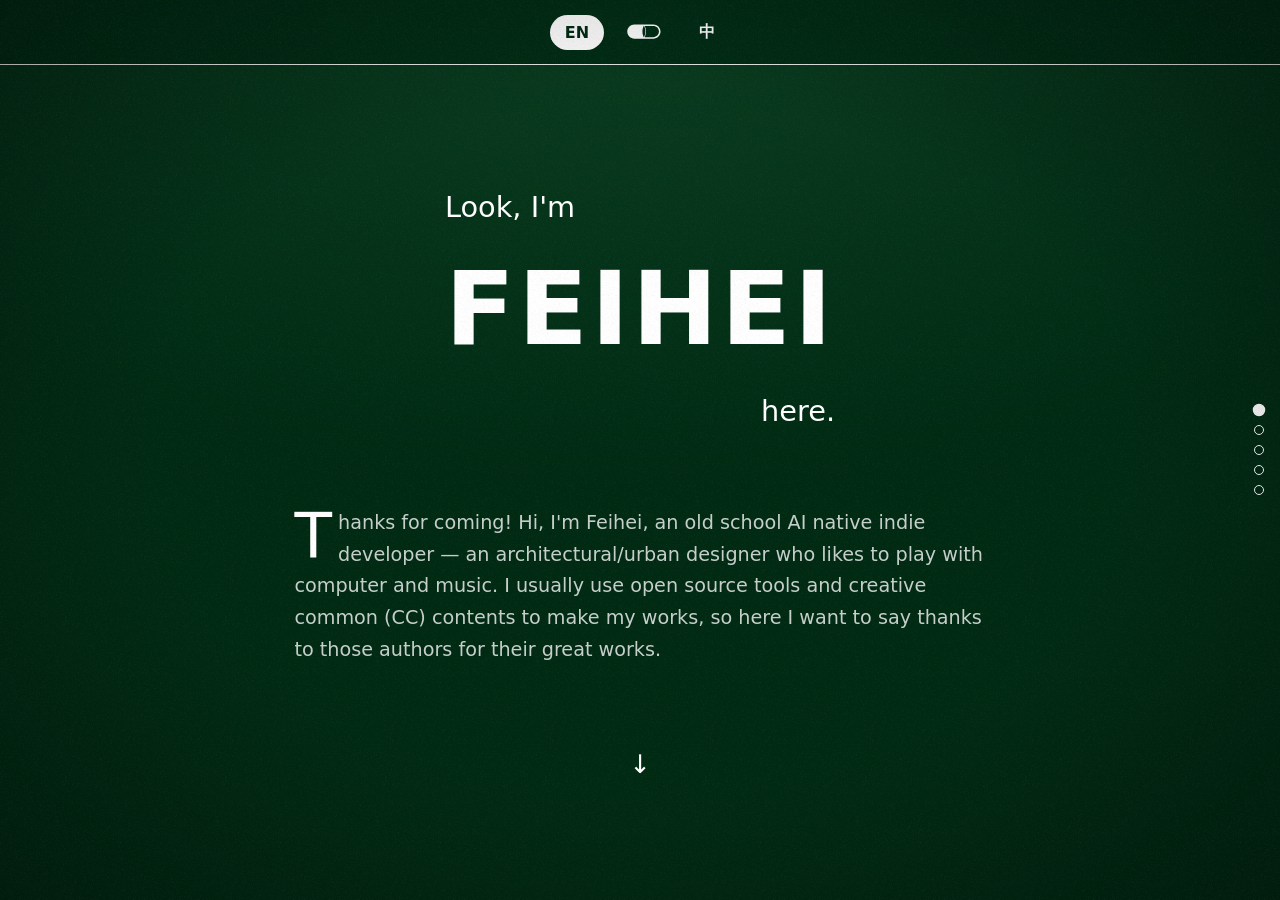
==== commit 1b4ec277: "feat(ui): add Open Source Tools slide with Llaia, PReferZ and ResoZ The three flagship open-source p" ====
--- a/index.html
+++ b/index.html
@@ -46,6 +46,31 @@
       <div class="scroll-hint" aria-hidden="true">&darr;</div>
     </section>
 
+    <!-- Open source desktop tools (GitHub repos), first work slide -->
+    <section class="slide">
+      <h2>Open Source Tools</h2>
+      <div class="container">
+        <a class="img_box" id="llaia" href="https://github.com/Feihei/llaia">
+          <div class="mask">
+            <h2>Llaia — Local AI Assistant</h2>
+          </div>
+          <img src="media/image/llaia.svg" style="width:100%" alt="Llaia"/>
+        </a>
+        <a class="img_box" id="preferz" href="https://github.com/Feihei/PReferZ">
+          <div class="mask">
+            <h2>PReferZ — Inspiration Chalkboard</h2>
+          </div>
+          <img src="media/image/preferz.svg" style="width:100%" alt="PReferZ"/>
+        </a>
+        <a class="img_box" id="resoz" href="https://github.com/Feihei/ResoZ">
+          <div class="mask">
+            <h2>ResoZ — Easy DAW for Music</h2>
+          </div>
+          <img src="media/image/resoz.svg" style="width:100%" alt="ResoZ"/>
+        </a>
+      </div>
+    </section>
+
     <section class="slide">
       <h2>Music or Sound Works</h2>
       <div class="container">
@@ -133,6 +158,31 @@
       <div class="scroll-hint" aria-hidden="true">&darr;</div>
     </section>
 
+    <!-- Open source desktop tools (GitHub repos), first work slide -->
+    <section class="slide">
+      <h2>开源工具</h2>
+      <div class="container">
+        <a class="img_box" id="llaia-cn" href="https://github.com/Feihei/llaia">
+          <div class="mask">
+            <h2>Llaia — 本地轻量 AI 助手</h2>
+          </div>
+          <img src="media/image/llaia.svg" style="width:100%" alt="Llaia"/>
+        </a>
+        <a class="img_box" id="preferz-cn" href="https://github.com/Feihei/PReferZ">
+          <div class="mask">
+            <h2>PReferZ — 跨平台灵感小黑板</h2>
+          </div>
+          <img src="media/image/preferz.svg" style="width:100%" alt="PReferZ"/>
+        </a>
+        <a class="img_box" id="resoz-cn" href="https://github.com/Feihei/ResoZ">
+          <div class="mask">
+            <h2>ResoZ — 易用的音乐 DAW</h2>
+          </div>
+          <img src="media/image/resoz.svg" style="width:100%" alt="ResoZ"/>
+        </a>
+      </div>
+    </section>
+
     <section class="slide">
       <h2>声音作品</h2>
       <div class="container">
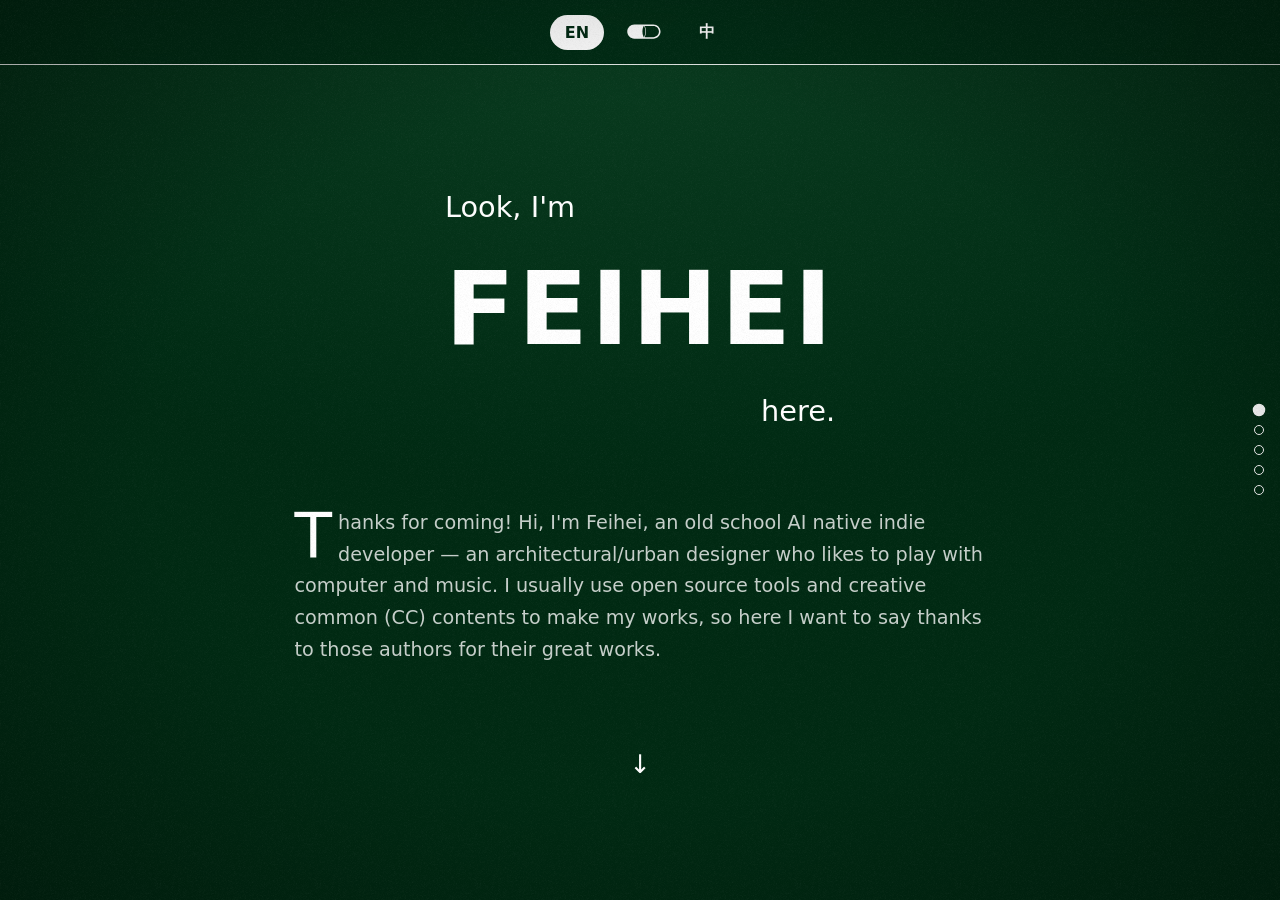
==== commit 3ff144b0: "chore: archive legacy mini works into gitignored _archive/ Move old standalone works (happy_birthday" ====
--- a/index.html
+++ b/index.html
@@ -122,12 +122,6 @@
           </div>
           <img src="media/image/bishop_Xiangqi.svg" style="width:100%" alt="Bishop Xiangqi"/>
         </a>
-        <a class="img_box" id="cannon-chess" href="cannon-chess.html">
-          <div class="mask">
-            <h2>Cannon Chess</h2>
-          </div>
-          <img src="media/image/cannon_chess.svg" style="width:100%" alt="Cannon Chess"/>
-        </a>
       </div>
     </section>
 
@@ -234,12 +228,6 @@
           </div>
           <img src="media/image/bishop_Xiangqi.svg" style="width:100%" alt="主教象棋"/>
         </a>
-        <a class="img_box" id="cannon-chess-cn" href="cannon-chess.html">
-          <div class="mask">
-            <h2>带炮国象</h2>
-          </div>
-          <img src="media/image/cannon_chess.svg" style="width:100%" alt="带炮国象"/>
-        </a>
       </div>
     </section>
 
--- a/css/style.css
+++ b/css/style.css
@@ -218,17 +218,19 @@
   color: var(--color-ink-dim);
 }
 
-/* Card grid: responsive column count, no floats */
+/* Card rows: wrapping flex keeps every row (incl. partial last rows) centered */
 .container{
-  display: grid;
-  grid-template-columns: repeat(auto-fill, minmax(15em, 1fr));
+  display: flex;
+  flex-wrap: wrap;
+  justify-content: center;
   gap: 1.25em;
-  justify-content: center;
   width: min(90%, 70em);
   margin: 0 auto;
 }
 
 .img_box{
+  flex: 1 0 15em;    /* grow to fill complete rows, never shrink before wrapping */
+  max-width: 17.5em; /* cap growth so partial rows stay compact and centered */
   display: block;
   background: linear-gradient(160deg, var(--color-bg-raised), var(--color-bg));
   border: 2px solid var(--color-ink);
@@ -357,7 +359,10 @@
     padding: 80px 5vw 40px;
   }
   .container {
-    grid-template-columns: repeat(auto-fill, minmax(11em, 1fr));
     gap: 0.9em;
   }
-}
+  .img_box {
+    flex-basis: 11em;
+    max-width: none;
+  }
+}
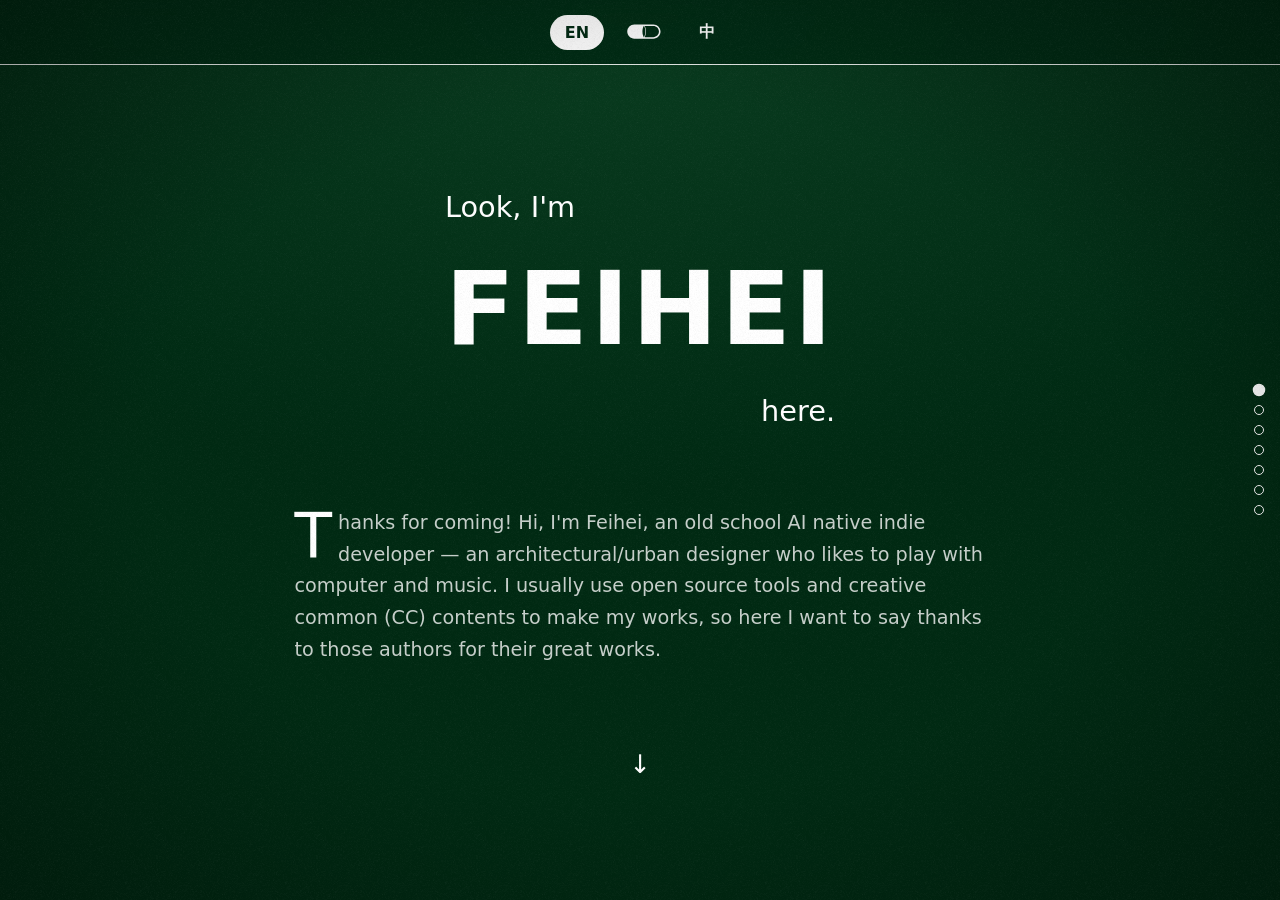
==== commit ddc822a1: "feat(ui): add plugin, web game and other work cards from GitHub repos New Design & Simulation Plugin" ====
--- a/index.html
+++ b/index.html
@@ -71,6 +71,43 @@
       </div>
     </section>
 
+    <!-- Design & simulation plugins (AEC open source), second work slide -->
+    <section class="slide">
+      <h2>Design &amp; Simulation Plugins</h2>
+      <div class="container">
+        <a class="img_box" id="windaround" href="https://github.com/Feihei/windAroundBuildings-py">
+          <div class="mask">
+            <h2>Wind Around Buildings &mdash; OpenFOAM Case Template</h2>
+          </div>
+          <img src="media/image/windaround.svg" style="width:100%" alt="Wind Around Buildings"/>
+        </a>
+        <a class="img_box" id="qgis-abmsim" href="https://github.com/Feihei/qgis-abmsim">
+          <div class="mask">
+            <h2>QGIS ABM Simulation Plugin</h2>
+          </div>
+          <img src="media/image/qgis_abmsim.svg" style="width:100%" alt="QGIS ABM Simulation"/>
+        </a>
+        <a class="img_box" id="blender-abmsim" href="https://github.com/Feihei/blender-abmsim">
+          <div class="mask">
+            <h2>Blender ABM Simulation</h2>
+          </div>
+          <img src="media/image/blender_abmsim.svg" style="width:100%" alt="Blender ABM Simulation"/>
+        </a>
+        <a class="img_box" id="lbt-blender" href="https://github.com/Feihei/lbt-blender">
+          <div class="mask">
+            <h2>Ladybug Tools in Blender</h2>
+          </div>
+          <img src="media/image/lbt_blender.svg" style="width:100%" alt="Ladybug Tools in Blender"/>
+        </a>
+        <a class="img_box" id="dae-exporter" href="https://github.com/Feihei/BlenderSimpleDAEExporter">
+          <div class="mask">
+            <h2>Simple DAE Exporter for Blender</h2>
+          </div>
+          <img src="media/image/dae_exporter.svg" style="width:100%" alt="Simple DAE Exporter"/>
+        </a>
+      </div>
+    </section>
+
     <section class="slide">
       <h2>Music or Sound Works</h2>
       <div class="container">
@@ -116,12 +153,37 @@
           </div>
           <img src="media/image/micviz.svg" style="width:100%" alt="Microphone Visualization"/>
         </a>
+      </div>
+    </section>
+
+    <!-- Mini web games (external repos served via GitHub Pages) -->
+    <section class="slide">
+      <h2>Mini Web Games</h2>
+      <div class="container">
         <a class="img_box" id="bishop_Xiangqi" href="https://feihei.github.io/bishop_xiangqi/">
           <div class="mask">
             <h2>Bishop Xiangqi</h2>
           </div>
           <img src="media/image/bishop_Xiangqi.svg" style="width:100%" alt="Bishop Xiangqi"/>
         </a>
+        <a class="img_box" id="ico-gomoku" href="https://feihei.github.io/ico-gomoku/">
+          <div class="mask">
+            <h2>Ico Gomoku</h2>
+          </div>
+          <img src="media/image/ico_gomoku.svg" style="width:100%" alt="Ico Gomoku"/>
+        </a>
+        <a class="img_box" id="hex-gomoku" href="https://feihei.github.io/hex-gomoku/">
+          <div class="mask">
+            <h2>Hex Gomoku</h2>
+          </div>
+          <img src="media/image/hex_gomoku.svg" style="width:100%" alt="Hex Gomoku"/>
+        </a>
+        <a class="img_box" id="bapi-run" href="https://feihei.github.io/bapi-run/">
+          <div class="mask">
+            <h2>Bapi Run &mdash; Chubby Parkour</h2>
+          </div>
+          <img src="media/image/bapi_run.svg" style="width:100%" alt="Bapi Run"/>
+        </a>
       </div>
     </section>
 
@@ -133,6 +195,18 @@
             <h2>Videos on Bilibili</h2>
           </div>
           <img src="media/image/FDZ_logo_white.svg" style="width:100%" alt="Bilibili"/>
+        </a>
+        <a class="img_box" id="game-portfolio" href="https://feihei.github.io/game_portfolio/">
+          <div class="mask">
+            <h2>Game Portfolio</h2>
+          </div>
+          <img src="media/image/game_portfolio.svg" style="width:100%" alt="Game Portfolio"/>
+        </a>
+        <a class="img_box" id="fdz-font" href="https://github.com/Feihei/FDZ_font">
+          <div class="mask">
+            <h2>FDZ Pixel Font</h2>
+          </div>
+          <img src="media/image/fdz_font.svg" style="width:100%" alt="FDZ Pixel Font"/>
         </a>
       </div>
     </section>
@@ -177,6 +251,43 @@
       </div>
     </section>
 
+    <!-- Design & simulation plugins (AEC open source), second work slide -->
+    <section class="slide">
+      <h2>设计与模拟插件</h2>
+      <div class="container">
+        <a class="img_box" id="windaround-cn" href="https://github.com/Feihei/windAroundBuildings-py">
+          <div class="mask">
+            <h2>建筑室外风模拟 &mdash; OpenFOAM 算例模板</h2>
+          </div>
+          <img src="media/image/windaround.svg" style="width:100%" alt="建筑室外风模拟"/>
+        </a>
+        <a class="img_box" id="qgis-abmsim-cn" href="https://github.com/Feihei/qgis-abmsim">
+          <div class="mask">
+            <h2>QGIS ABM 模拟插件</h2>
+          </div>
+          <img src="media/image/qgis_abmsim.svg" style="width:100%" alt="QGIS ABM 模拟插件"/>
+        </a>
+        <a class="img_box" id="blender-abmsim-cn" href="https://github.com/Feihei/blender-abmsim">
+          <div class="mask">
+            <h2>Blender ABM 模拟</h2>
+          </div>
+          <img src="media/image/blender_abmsim.svg" style="width:100%" alt="Blender ABM 模拟"/>
+        </a>
+        <a class="img_box" id="lbt-blender-cn" href="https://github.com/Feihei/lbt-blender">
+          <div class="mask">
+            <h2>Ladybug Tools in Blender</h2>
+          </div>
+          <img src="media/image/lbt_blender.svg" style="width:100%" alt="Ladybug Tools in Blender"/>
+        </a>
+        <a class="img_box" id="dae-exporter-cn" href="https://github.com/Feihei/BlenderSimpleDAEExporter">
+          <div class="mask">
+            <h2>Blender DAE 导出插件</h2>
+          </div>
+          <img src="media/image/dae_exporter.svg" style="width:100%" alt="Blender DAE 导出插件"/>
+        </a>
+      </div>
+    </section>
+
     <section class="slide">
       <h2>声音作品</h2>
       <div class="container">
@@ -222,12 +333,37 @@
           </div>
           <img src="media/image/micviz.svg" style="width:100%" alt="麦克风可视化"/>
         </a>
+      </div>
+    </section>
+
+    <!-- Mini web games (external repos served via GitHub Pages) -->
+    <section class="slide">
+      <h2>迷你网页游戏</h2>
+      <div class="container">
         <a class="img_box" id="bishop_Xiangqi_cn" href="https://feihei.github.io/bishop_xiangqi/">
           <div class="mask">
             <h2>主教象棋</h2>
           </div>
           <img src="media/image/bishop_Xiangqi.svg" style="width:100%" alt="主教象棋"/>
         </a>
+        <a class="img_box" id="ico-gomoku-cn" href="https://feihei.github.io/ico-gomoku/">
+          <div class="mask">
+            <h2>球面五子棋</h2>
+          </div>
+          <img src="media/image/ico_gomoku.svg" style="width:100%" alt="球面五子棋"/>
+        </a>
+        <a class="img_box" id="hex-gomoku-cn" href="https://feihei.github.io/hex-gomoku/">
+          <div class="mask">
+            <h2>六边五子棋</h2>
+          </div>
+          <img src="media/image/hex_gomoku.svg" style="width:100%" alt="六边五子棋"/>
+        </a>
+        <a class="img_box" id="bapi-run-cn" href="https://feihei.github.io/bapi-run/">
+          <div class="mask">
+            <h2>胖子跑酷</h2>
+          </div>
+          <img src="media/image/bapi_run.svg" style="width:100%" alt="胖子跑酷"/>
+        </a>
       </div>
     </section>
 
@@ -239,6 +375,18 @@
             <h2>Bilibili上的视频</h2>
           </div>
           <img src="media/image/FDZ_logo_white.svg" style="width:100%" alt="Bilibili"/>
+        </a>
+        <a class="img_box" id="game-portfolio-cn" href="https://feihei.github.io/game_portfolio/">
+          <div class="mask">
+            <h2>游戏作品集</h2>
+          </div>
+          <img src="media/image/game_portfolio.svg" style="width:100%" alt="游戏作品集"/>
+        </a>
+        <a class="img_box" id="fdz-font-cn" href="https://github.com/Feihei/FDZ_font">
+          <div class="mask">
+            <h2>FDZ 像素字体</h2>
+          </div>
+          <img src="media/image/fdz_font.svg" style="width:100%" alt="FDZ 像素字体"/>
         </a>
       </div>
     </section>
